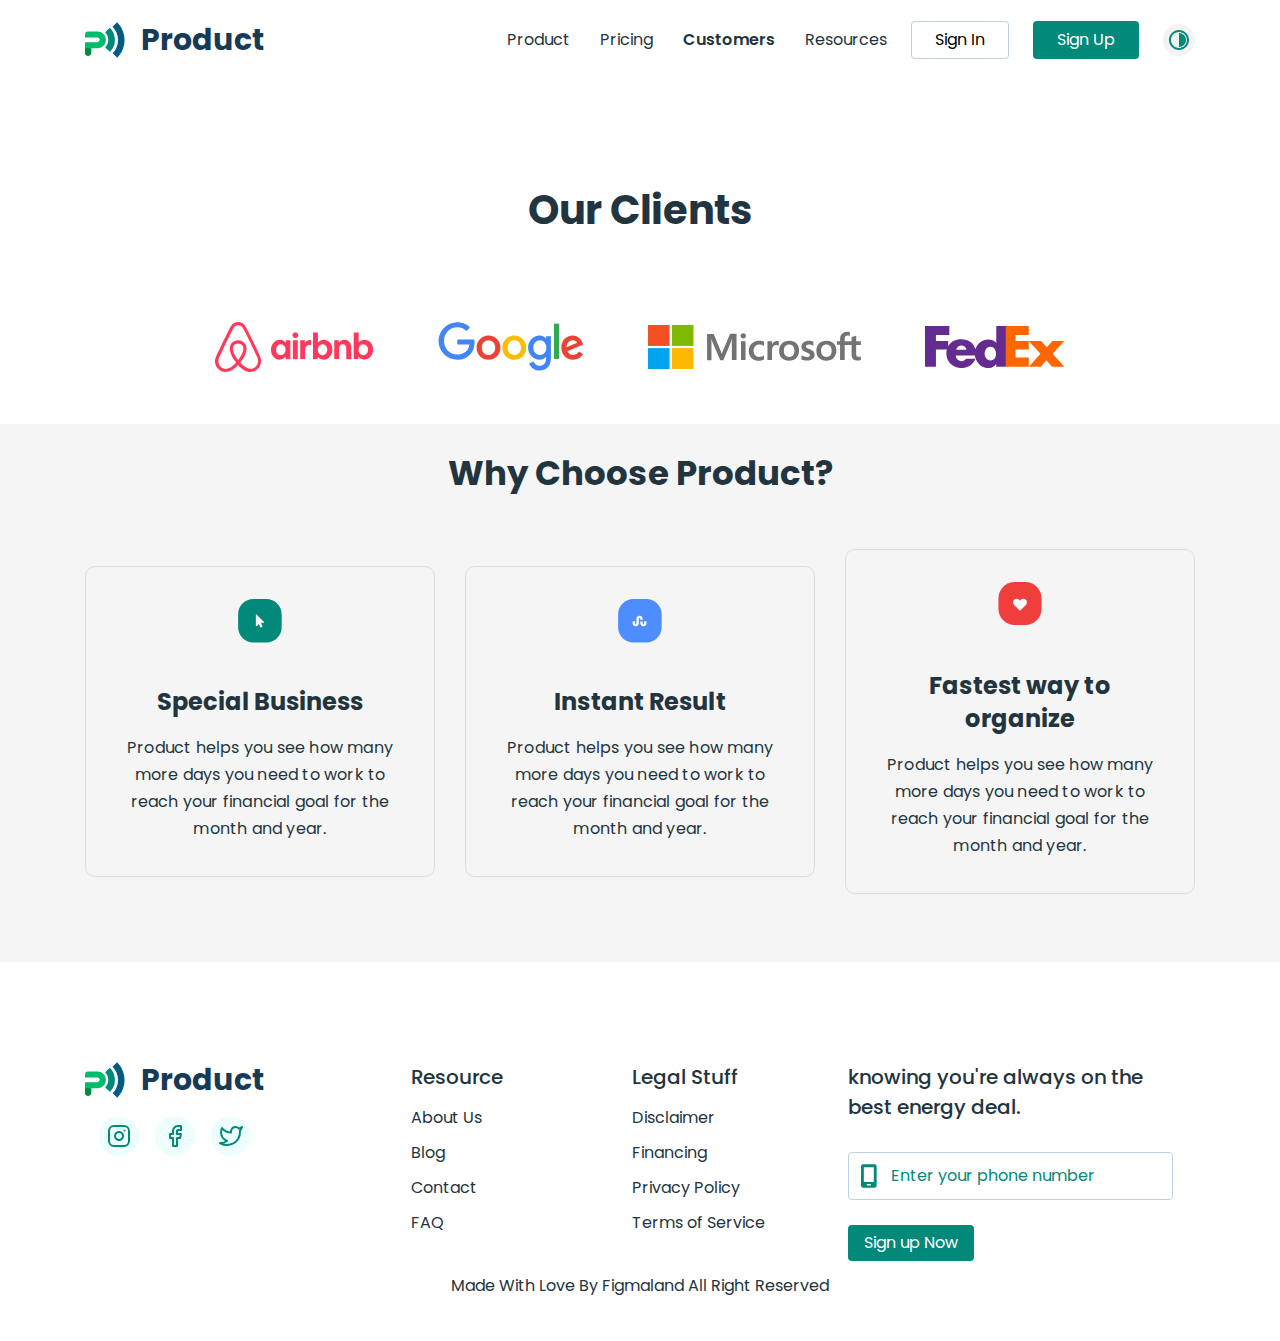
==== customer.html @ 92f695cf "adds new page and adds sections client and why-choose" ====
<!DOCTYPE html>
<html lang="en">

<head>
    <meta charset="UTF-8">
    <meta http-equiv="X-UA-Compatible" content="IE=edge">
    <meta name="viewport" content="width=device-width, initial-scale=1.0">
    <title>Document</title>
    <link rel="preconnect" href="https://fonts.googleapis.com">
    <link rel="preconnect" href="https://fonts.gstatic.com" crossorigin>
    <link href="https://fonts.googleapis.com/css2?family=Poppins:wght@400;600;700&family=Raleway:wght@800&display=swap"
        rel="stylesheet">
    <link rel="stylesheet" href="./css/main.min.css">
</head>

<body>
    <header class="header">
        <div class="header-wrapp container">
            <a class="logo-link link" href="./index.html">
                <svg class="logo-icon" width="40" height="36">
                    <use href="./images/sprite.svg#icon-logo"></use>
                </svg>
                <p class="logo__text">Product</p>
            </a>
            <button class="js-open-menu" type="button">
                <svg class="menu-open-btn-icon" width="28" height="31">
                    <use href="./images/sprite.svg#icon-menu"></use>
                </svg>
            </button>
            <div class="mobile-menu js-menu-container">
                <button class="close-btn js-close-menu" type="button">
                    <svg class="icon-close-btn" width="28" height="28">
                        <use href="./images/sprite.svg#icon-close-btn"></use>
                    </svg>
                </button>
                <nav class="mobile-navigation">
                    <ul class="mobile-list list">
                        <li class="mobile-menu__item"><a class="item__link active link" href="">Product</a></li>
                        <li class="mobile-menu__item"><a class="item__link link" href="">Pricing</a></li>
                        <li class="mobile-menu__item"><a class="item__link link" href="">Customers</a></li>
                        <li class="mobile-menu__item"><a class="item__link link" href="">Resources</a></li>
                    </ul>
                </nav>
                <ul class="mobile-list-button list">
                    <li class="list-button__item">
                        <button class="item__btn secondary-btn btn" type="button">Sign In</button>
                    </li>
                    <li class="list-button__item">
                        <button class="item__btn general-btn btn" type="button">Sign Up</button>
                    </li>
                    <li class="list-button__item">
                        <button class="them-btn btn" type="button">
                            <svg class="them-btn__change" width="32" height="32">
                                <use href="./images/sprite.svg#icon-thems-light"></use>
                            </svg>
                        </button>
                    </li>
                </ul>
                <ul class="social">
                    <li class="social-item">
                        <a class="social-link link" href="">
                            <svg class="social-icon" width="24px" height="24">
                                <use href="./images/sprite.svg#icon-instagram"></use>
                            </svg>
                        </a>
                    </li>
                    <li class="social-item">
                        <a class="social-link link" href="">
                            <svg class="social-icon" width="24px" height="24">
                                <use href="./images/sprite.svg#icon-facebook"></use>
                            </svg>
                        </a>
                    </li>
                    <li class="social-item">
                        <a class="social-link link" href="">
                            <svg class="social-icon" width="24px" height="24">
                                <use href="./images/sprite.svg#icon-twitter"></use>
                            </svg>
                        </a>
                    </li>
                </ul>
            </div>
            <nav class="navigation">
                <ul class="navigation__menu list">
                    <li class="menu__item"><a class="item__link link" href="./index.html">Product</a></li>
                    <li class="menu__item"><a class="item__link link" href="">Pricing</a></li>
                    <li class="menu__item"><a class="item__link active link" href="">Customers</a></li>
                    <li class="menu__item"><a class="item__link link" href="">Resources</a></li>
                </ul>
            </nav>
            <ul class="header__list-button list">
                <li class="list-button__item">
                    <button class="item__btn secondary-btn btn" type="button">Sign In</button>
                </li>
                <li class="list-button__item">
                    <button class="item__btn general-btn btn" type="button">Sign Up</button>
                </li>
                <li class="list-button__item">
                    <button class="them-btn btn" type="button">
                        <svg class="them-btn__change" width="24" height="24">
                            <use href="./images/sprite.svg#icon-thems-light"></use>
                        </svg>
                    </button>
                </li>
            </ul>
        </div>
    </header>
    <main>
        <section class="client">
            <div class="container">
                <h2 class="client__title">Our Clients</h2>
                <ul class="client__list list">
                    <li class="client__item">
                        <a href="" class="client__link link">
                            <svg class="client__icon" width="159" height="50">
                                <use href="./images/sprite.svg#icon-airbnb-logo"></use>
                            </svg>
                        </a>
                    </li>
                    <li class="client__item">
                        <a href="" class="client__link link">
                            <svg class="client__icon" width="146" height="50">
                                <use href="./images/sprite.svg#icon-google-logo"></use>
                            </svg>
                        </a>
                    </li>
                    <li class="client__item">
                        <a href="" class="client__link link">
                            <svg class="client__icon" width="213" height="44">
                                <use href="./images/sprite.svg#icon-microsoft-logo"></use>
                            </svg>
                        </a>
                    </li>
                    <li class="client__item">
                        <a href="" class="client__link link">
                            <svg class="client__icon" width="140" height="42">
                                <use href="./images/sprite.svg#icon-fedEx-logo"></use>
                            </svg>
                        </a>
                    </li>
                </ul>
            </div>
        </section>
        <section class="why-choose">
            <div class="container">
                <h1 class="why-choose-title">Why Choose Product?</h1>
                <ul class="why-choose__list list">
                    <li class="why-choose__item">
                        <svg class="why-choose__icon" width="50" height="50">
                            <use href="./images/sprite.svg#icon-first-click"></use>
                        </svg>
                        <h3 class="why-chose__item-title">Special Business</h3>
                        <p class="why-choose__item-text">Product helps you see how many more days you need to work to reach your financial goal for the month and year.</p>
                    </li>
                    <li class="why-choose__item">
                        <svg class="why-choose__icon" width="50" height="50">
                            <use href="./images/sprite.svg#icon-design"></use>
                        </svg>
                        <h3 class="why-chose__item-title">Instant Result</h3>
                        <p class="why-choose__item-text">Product helps you see how many more days you need to work to reach your financial goal for the month and year.</p>
                    </li>
                    <li class="why-choose__item">
                        <svg class="why-choose__icon" width="50" height="50">
                            <use href="./images/sprite.svg#icon-organize"></use>
                        </svg>
                        <h3 class="why-chose__item-title">Fastest way to organize</h3>
                        <p class="why-choose__item-text">Product helps you see how many more days you need to work to reach your financial goal for the month and year.</p>
                    </li>
                </ul>
            </div>
        </section>
    </main>
    <footer class="footer">
        <div class="footer-wrapp container">
            <div class="footer__interactive-box">
                <div class="footer__logo-box">
                    <a class="logo-link link" href="./index.html">
                        <svg class="logo-icon" width="40" height="36">
                            <use href="./images/sprite.svg#icon-logo"></use>
                        </svg>
                        <p class="logo__text">Product</p>
                    </a>
                    <ul class="social">
                        <li class="social-item">
                            <a class="social-link link" href="">
                                <svg class="social-icon" width="24px" height="24">
                                    <use href="./images/sprite.svg#icon-instagram"></use>
                                </svg>
                            </a>
                        </li>
                        <li class="social-item">
                            <a class="social-link link" href="">
                                <svg class="social-icon" width="24px" height="24">
                                    <use href="./images/sprite.svg#icon-facebook"></use>
                                </svg>
                            </a>
                        </li>
                        <li class="social-item">
                            <a class="social-link link" href="">
                                <svg class="social-icon" width="24px" height="24">
                                    <use href="./images/sprite.svg#icon-twitter"></use>
                                </svg>
                            </a>
                        </li>
                    </ul>
                </div>
                <div class="footer__resource-box">
                    <h3 class="resource-title">Resource</h3>
                    <ul class="footer__resource">
                        <li class="resource__item"><a class="resource__link link" href="">About Us</a></li>
                        <li class="resource__item"><a class="resource__link link" href="">Blog</a></li>
                        <li class="resource__item"><a class="resource__link link" href="">Contact</a></li>
                        <li class="resource__item"><a class="resource__link link" href="">FAQ</a></li>
                    </ul>
                </div>
                <div class="footer__legal-stuff-box">
                    <h3 class="legal-stuff__title">Legal Stuff</h3>
                    <ul class="legal-stuff">
                        <li class="legal-stuff__item"><a class="legal-stuff__link link" href="">Disclaimer</a></li>
                        <li class="legal-stuff__item"><a class="legal-stuff__link link" href="">Financing</a></li>
                        <li class="legal-stuff__item"><a class="legal-stuff__link link" href="">Privacy Policy</a></li>
                        <li class="legal-stuff__item"><a class="legal-stuff__link link" href="">Terms of Service</a>
                        </li>
                    </ul>
                </div>
                <div class="footer__form-box">
                    <b class="form__title">knowing you're always on the best energy deal.</b>
                    <form>
                        <div class="input-box">
                            <input class="input-phone" type="tel" placeholder="Enter your phone number">
                            <svg class="input-phone__icon" width="18" height="28">
                                <use href="./images/sprite.svg#icon-mobile-screen"></use>
                            </svg>
                        </div>
                        <button class="footer-form__btn general-btn btn" type="button">Sign up Now</button>
                    </form>
                </div>
            </div>
            <p class="footer__bottom-text">Made With Love By Figmaland All Right Reserved</p>
        </div>
    </footer>
    <script src="./js/mobile-menu.js"></script>
</body>

</html>
---- css/main.min.css ----
:root{--color-def: #ffffff;--color-logo-text: #173A56;--color-text: #22343D;--color-hover-link: #02897A;--color-burger-menu: #173A56;--background-default-btn: #02897A;--background-fon: #f3f3f3;--background-fon-secondary: #EDFFFC;--transition: 250ms cubic-bezier(0.4, 0, 0.2, 1)}/*! modern-normalize v1.1.0 | MIT License | https://github.com/sindresorhus/modern-normalize */*,::before,::after{box-sizing:border-box}html{font-family:system-ui,"Segoe UI",Roboto,Helvetica,Arial,sans-serif,"Apple Color Emoji","Segoe UI Emoji";line-height:1.15;-webkit-text-size-adjust:100%;-moz-tab-size:4;tab-size:4}body{margin:0}hr{height:0;color:inherit}abbr[title]{text-decoration:underline dotted}b,strong{font-weight:bolder}code,kbd,samp,pre{font-family:ui-monospace,SFMono-Regular,Consolas,"Liberation Mono",Menlo,monospace;font-size:1em}small{font-size:80%}sub,sup{font-size:75%;line-height:0;position:relative;vertical-align:baseline}sub{bottom:-0.25em}sup{top:-0.5em}table{text-indent:0;border-color:inherit}button,input,optgroup,select,textarea{font-family:inherit;font-size:100%;line-height:1.15;margin:0}button,select{text-transform:none}button,[type=button],[type=reset],[type=submit]{-webkit-appearance:button}::-moz-focus-inner{border-style:none;padding:0}:-moz-focusring{outline:1px dotted ButtonText}:-moz-ui-invalid{box-shadow:none}legend{padding:0}progress{vertical-align:baseline}::-webkit-inner-spin-button,::-webkit-outer-spin-button{height:auto}[type=search]{-webkit-appearance:textfield;outline-offset:-2px}::-webkit-search-decoration{-webkit-appearance:none}::-webkit-file-upload-button{-webkit-appearance:button;font:inherit}summary{display:list-item}body{font-family:"Poppins","Raleway",sans-serif;color:var(--color-text)}ul{list-style:none;margin:0;padding:0}.link{text-decoration:none;display:block}p,h1,h2,h3,h4,h5,h6{margin:0}.btn{display:block;cursor:pointer;border:1px solid rgba(0,0,0,0)}.section{padding-top:100px}.visibility-hidden{position:absolute;margin:-1px;width:1px;height:1px;border:0;padding:0;white-space:nowrap;clip-path:inset(100%);clip:rect(0 0 0 0);overflow:hidden}img{display:block;line-height:0}.container{padding-left:20px;padding-right:20px;margin-left:auto;margin-right:auto}@media screen and (max-width: 767px){.container{max-width:411px}}@media screen and (min-width: 768px){.container{max-width:1150px}}.logo-link{display:flex;align-items:center;padding-top:22px;padding-bottom:22px}.logo-icon{margin-right:16px}.logo__text{font-weight:700;font-size:30px;line-height:.9333333333;color:var(--color-logo-text)}.navigation{margin-right:24px;margin-left:auto}@media screen and (max-width: 767px){.navigation{display:none}}@media screen and (min-width: 768px){.navigation__menu{display:flex;align-items:center;gap:30px}}.item__link{position:relative;overflow:hidden;font-weight:400;font-size:16px;line-height:1.75;color:var(--color-text);padding-top:22px;padding-bottom:22px;transition:color var(--transition)}.item__link.active{font-weight:600}.item__link:hover,.item__link:focus{color:var(--color-hover-link)}.item__link::after{content:"";position:absolute;bottom:0;left:0;display:block;height:4px;background-color:var(--color-hover-link);border-radius:4px;transition:transform var(--transition)}@media screen and (max-width: 767px){.item__link{font-size:26px;letter-spacing:.04px}.item__link::after{transform:translate(-100%);width:45%}.item__link:hover::after,.item__link:focus::after{transform:translate(0)}}@media screen and (min-width: 768px){.item__link::after{transform:scaleX(0);width:100%}.item__link:hover::after,.item__link:focus::after{transform:scale(1)}}.general-btn{border-radius:4px;background-color:var(--background-default-btn);color:var(--color-def)}.general-btn:hover,.general-btn:focus{background-color:var(--color-def);color:var(--color-text)}@media screen and (max-width: 767px){.header__list-button{display:none}}@media screen and (min-width: 768px){.header__list-button{display:flex;align-items:center;gap:12px;flex-wrap:wrap}}@media screen and (min-width: 1200px){.header__list-button{gap:24px}}@media screen and (max-width: 767px){.list-button__item:not(:last-child){margin-bottom:12px}}.item__btn{padding:9px 23px;transition:border-color var(--transition),background-color var(--transition),color var(--transition)}.item__btn.secondary-btn{background-color:rgba(0,0,0,0);border-color:#bcd0e5;border-radius:4px}.item__btn.secondary-btn:hover,.item__btn.secondary-btn:focus{background-color:var(--background-default-btn);color:var(--color-def)}.item__btn:hover,.item__btn:focus{border-color:var(--background-default-btn)}.them-btn{display:flex;align-items:center;border:none;background:var(--background-fon);padding:4px;border-radius:100px}.social{display:flex;align-items:center;justify-content:center;gap:40px}.social-link{display:flex;align-items:center;padding:8px;background-color:var(--background-fon-secondary);border-radius:100px}.social-icon{fill:rgba(0,0,0,0);stroke:var(--color-hover-link);transition:fill var(--transition),stroke var(--transition)}.header .social-icon{width:40px;height:40px}@media screen and (max-width: 767px){.header{box-shadow:0px -2px 8px rgba(0,0,0,.25)}}.header-wrapp{display:flex;align-items:center}@media screen and (max-width: 767px){.header-wrapp{justify-content:space-between}}.menu-open-btn-icon{stroke:var(--color-burger-menu)}.js-open-menu{background:rgba(0,0,0,0);border:none;padding:0;line-height:0}@media screen and (min-width: 768px){.js-open-menu{display:none}}.mobile-menu{display:none}@media screen and (max-width: 767px){.mobile-menu.is-open{display:flex;flex-direction:column;justify-content:space-between;padding-top:70px;padding-left:40px;padding-bottom:40px;position:fixed;top:0;left:0;background-color:var(--color-def);width:100%;height:100%;z-index:999}}@media screen and (min-width: 768px){.mobile-menu{display:none}}@media screen and (max-width: 767px){.close-btn.js-close-menu{display:flex;justify-content:center;align-items:center;position:absolute;top:24px;right:24px;width:31px;height:31px;background:var(--background-fon);border-radius:50%;border:1px solid rgba(0,0,0,.1);transition:background var(--transition)}.close-btn.js-close-menu:hover,.close-btn.js-close-menu:focus{background-color:var(--background-default-btn);border:none}}.hero{margin-left:auto;margin-right:auto;background-repeat:no-repeat}@media screen and (max-width: 767px){.hero{background-position:top 29px center;background-size:338px 310px;max-width:410px;padding-top:350px;padding-bottom:16px;text-align:center}}@media screen and (min-width: 768px){.hero{background-position:top 25px right 13px;background-size:610px 555px;max-width:1400px;padding-top:137px;padding-bottom:112px}}@media screen and (max-width: 767px){.hero{background-image:url(../../images/product-page/hero/mobile/mobile-bg-hero.png)}}@media screen and (max-width: 767px)and (min-device-pixel-ratio: 2),screen and (max-width: 767px)and (min-resolution: 192dpi),screen and (max-width: 767px)and (min-resolution: 2dppx){.hero{background-image:url(../../images/product-page/hero/mobile/mobile-bg-hero@2x.png)}}@media screen and (min-width: 768px){.hero{background-image:url(../../images/product-page/hero/hero-img.png)}}@media screen and (min-width: 768px)and (min-device-pixel-ratio: 2),screen and (min-width: 768px)and (min-resolution: 192dpi),screen and (min-width: 768px)and (min-resolution: 2dppx){.hero{background-image:url(../../images/product-page/hero/hero-img@2x.png)}}@media screen and (max-width: 767px){.hero-title{font-weight:700;font-size:36px;line-height:1.6666666667;margin-bottom:16px}}@media screen and (min-width: 768px){.hero-title{font-weight:700;font-size:40px;line-height:1.5;margin-bottom:18px;max-width:400px}}.hero-text{font-weight:400;font-size:18px;line-height:1.5555555556}@media screen and (max-width: 767px){.hero-text{margin-bottom:32px;max-width:328px}}@media screen and (min-width: 768px){.hero-text{margin-bottom:45px;max-width:465px}}.hero-btn-tumb{display:flex;align-items:center}.hero-btn{padding-top:15px;padding-bottom:15px;transition:color var(--transition),background var(--transition) border var(--transition);font-weight:700;font-size:16px;line-height:1.5}@media screen and (max-width: 767px){.hero-btn{margin-right:28px;padding-right:25px;padding-left:25px;justify-content:center}}@media screen and (min-width: 768px){.hero-btn{margin-right:30px;padding-right:42px;padding-left:42px}}.hero-btn:hover,.hero-btn:focus{border-color:#bcd0e5}.custom-btn{display:flex;align-items:center;font-weight:600;font-size:16px;line-height:1.5;color:var(--color-hover-link)}.custom-btn .hero-btn-icon{fill:currentColor;margin-right:8px}.for-you{background:linear-gradient(360deg, #EDEDED 0.35%, rgba(255, 255, 255, 0.0001) 99.63%);background-origin:border-box}@media screen and (max-width: 767px){.for-you{border-radius:0% 0% 100% 100%/0% 0% 10% 10%}}@media screen and (min-width: 768px){.for-you{border-radius:0% 0% 100% 100%/0% 0% 20% 20%}}.for-you-wrapp{padding-bottom:38px}@media screen and (max-width: 767px){.for-you-wrapp{text-align:center}}.for-you-title{font-weight:700;font-size:32px;line-height:1.5;margin-bottom:50px}@media screen and (min-width: 768px){.for-you-title{max-width:500px;text-align:center;margin-left:auto;margin-right:auto}}@media screen and (max-width: 767px){.for-you-list{margin-bottom:30px}}@media screen and (min-width: 768px){.for-you-list{display:flex;align-items:center;gap:30px;margin-bottom:50px}}@media screen and (max-width: 767px){.for-you-item:not(:last-child){margin-bottom:32px}}@media screen and (min-width: 768px){.for-you-item{width:calc((100% - 90px)/4)}}@media screen and (max-width: 767px){.for-you-icon{width:50px;height:50px;margin-bottom:24px}}@media screen and (min-width: 768px){.for-you-icon{margin-bottom:18px}}.for-you-item-title{font-weight:600;font-size:22px;line-height:1.5}@media screen and (max-width: 767px){.for-you-item-title{margin-bottom:8px}}@media screen and (min-width: 768px){.for-you-item-title{margin-bottom:13px}}.for-you-item-text{font-weight:400;font-size:16px;line-height:1.625}@media screen and (max-width: 767px){.for-you-item-text{max-width:240px;margin-left:auto;margin-right:auto}}.for-you-btn{font-weight:700;font-size:16px;line-height:1.5;padding:15px 33px;margin-left:auto;margin-right:auto;transition:border var(--transition),background var(--transition),color var(--transition)}.for-you-btn:hover,.for-you-btn:focus{border-color:#bcd0e5}@media screen and (max-width: 767px){.services{margin-bottom:40px}}@media screen and (min-width: 768px){.services{margin-bottom:50px}}@media screen and (min-width: 768px){.services-item{display:flex;align-items:center;gap:84px}}.services-item:not(:last-child){margin-bottom:100px}@media screen and (max-width: 767px){.services-item-wrapp{margin-top:50px}}@media screen and (min-width: 768px){.services-item-wrapp{max-width:486px}.services-item:nth-child(odd) .services-item-wrapp{order:-1}}.item-top-text{font-weight:600;font-size:16px;line-height:1.5;margin-top:8px}.services-item-title{font-weight:700;font-size:32px;line-height:1.5;margin-bottom:25px}.services-item-text{font-weight:400;font-size:16px;line-height:1.625;margin-bottom:30px}.nested-list-item:not(:last-child){margin-bottom:25px}.nested-list-item.tick{display:flex;align-items:center}.item-tick-icon{width:35px;height:35px;display:flex;align-items:center;justify-content:center;border-radius:14px;margin-right:30px;fill:var(--color-def)}.nested-list-item:nth-child(1) .item-tick-icon{background:#f90}.nested-list-item:nth-child(2) .item-tick-icon{background:#f03e3d}.nested-list-item:nth-child(3) .item-tick-icon{background:#4d8dff}.nested-list-title{font-weight:600;font-size:16px;line-height:1.625;margin-bottom:12px}.nested-list-text{font-weight:400;font-size:16px;line-height:1.625}@media screen and (max-width: 767px){.nested-list-text.tick{max-width:288px}}@media screen and (min-width: 768px){.nested-list-text.tick{max-width:386px}}.process{background:linear-gradient(180deg, #ededed 0.35%, rgba(255, 255, 255, 0.0001) 99.63%);background-origin:border-box}@media screen and (max-width: 767px){.process{border-radius:100% 100% 0% 0%/10% 10% 0% 0%}}@media screen and (min-width: 768px){.process{border-radius:100% 100% 0% 0%/20% 20% 0% 0%}}.process-wrapp{padding-top:50px}.process-title{font-weight:700;font-size:32px;line-height:1.5;text-align:center}@media screen and (max-width: 767px){.process-title{margin-bottom:8px}}@media screen and (min-width: 768px){.process-title{margin-bottom:25px}}.process-text{font-weight:500;font-size:16px;line-height:1.625;text-align:center;margin-right:auto;margin-left:auto;margin-bottom:40px}@media screen and (max-width: 767px){.process-text{max-width:338px}}@media screen and (min-width: 768px){.process-text{max-width:542px}}@media screen and (max-width: 767px){.process-list{margin-bottom:32px}}@media screen and (min-width: 768px){.process-list{display:flex;align-items:center;justify-content:center;flex-wrap:wrap;gap:25px 100px;margin-bottom:50px}}.process-list-item{display:flex;align-items:center;justify-content:space-between}.process-list-item:nth-child(even) img{order:1}@media screen and (max-width: 767px){.process-list-item{gap:14px}.process-list-item:not(:last-child){margin-bottom:32px}.process-list-item img{width:90px;height:90px}}@media screen and (min-width: 768px){.process-list-item{gap:10px;width:calc((100% - 100px)/2);max-width:408px;height:98px}.process-list-item img{width:98px;height:98px}.process-list-item:last-child,.process-list-item:first-child{order:-1}}.process-item-text{font-weight:500;font-size:16px;line-height:1.625;text-align:center;border-radius:26.5px}@media screen and (max-width: 767px){.process-item-text{padding:12px 20px;box-shadow:0px 2px 15px rgba(23,58,86,.1)}}@media screen and (min-width: 768px){.process-item-text{max-width:300px;padding:14px 22px;box-shadow:2px 2px 10px rgba(23,58,86,.15)}}.process-btn{padding:15px 30px;margin-left:auto;margin-right:auto;transition:color var(--transition),background var(--transition),border var(--transition)}.process-btn:hover,.process-btn:focus{border-color:#bcd0e5}.strategies__title{font-weight:700;font-size:34px;line-height:1.5}.strategies__text{font-weight:500;font-size:16px;line-height:1.625;margin-bottom:40px}.card__link{color:currentColor;transition:color var(--transition)}.card__img{border-radius:8px 8px 0 0}.card__text-wrapp{padding-top:24px;padding-bottom:40px}.card__link:hover .card__title{color:var(--color-hover-link)}.card__text{font-weight:400;font-size:16px;line-height:1.75;margin-bottom:12px}.card__title{font-weight:700;font-size:24px;line-height:1.6666666667}@media screen and (max-width: 767px){.strategies__title{text-align:center;margin-bottom:10px}.strategies__text{text-align:center;max-width:338px}.card__text-wrapp{padding-right:54px}.strategies__card{margin-bottom:16px}.strategies__next-link{display:none}}@media screen and (min-width: 768px){.strategies{margin-bottom:10px}.strategies__text{max-width:460px;margin-top:8px}.strategies__cards{display:flex;align-items:center;gap:30px;margin-bottom:45px}.strategies__card{border:1px solid #dedede;border-radius:8px}.card__text-wrapp{padding-left:24px;padding-right:24px}.strategies__next-link{display:flex;align-items:center;justify-content:center;gap:10px}.next-link__click{width:16px;height:16px;border-radius:50%;cursor:pointer}.next-link__click:not(:nth-child(2)){background-color:#efefef}.next-link__click:nth-child(2){background-color:var(--background-default-btn)}}.price-wrapp{text-align:center}.price__title{font-weight:700;font-size:34px;line-height:1.5}.price__text{font-weight:500;font-size:16px;line-height:1.5}.price-name{font-weight:700;font-size:24px;line-height:1.6666666667;margin-bottom:8px}.price-description{font-weight:400;font-size:16px;line-height:2.5;margin-bottom:16px}.price__card{box-shadow:0px 2px 8px rgba(0,0,0,.25);border-radius:8px;padding-bottom:32px}.price__card:nth-child(2){background-color:var(--background-default-btn);color:var(--color-def)}.price-figure-wrapp{display:flex;align-items:center;justify-content:center;margin-bottom:16px}.price__card:not(:nth-child(2)) .price-figure-wrapp{color:var(--color-hover-link)}.price__figure{font-weight:700;font-size:76px;line-height:1.3157894737;text-align:center;letter-spacing:.2px;margin-right:7px}.currency{text-align:left;font-size:24px;line-height:30px;letter-spacing:.1px;margin-bottom:7px}.sub-text{font-weight:400;font-size:16px;line-height:1.1875;letter-spacing:.1px;color:#afafaf}.description-sub-text{font-weight:500;font-size:16px;line-height:1.375;letter-spacing:.2px}.sub-text-item:not(:last-child){margin-bottom:16px}.price-btn{margin-left:auto;margin-right:auto;padding:11px 18px;border-radius:8px;transition:color var(--transition),background var(--transition),border var(--transition)}.price-btn:not(:nth-child(2)):is(:hover,:focus){border-color:#bcd0e5}.price-btn.secondary-btn{border-radius:4px;background:var(--color-def);color:var(--color-hover-link)}.price-btn.secondary-btn:is(:hover,:focus){background:var(--background-default-btn);border-color:#bcd0e5;color:var(--color-def)}@media screen and (max-width: 767px){.price__title{margin-bottom:8px}.price__text{margin-bottom:74px}.price__card{padding-top:24px}.price__card:not(:last-child){margin-bottom:32px}.description-sub-text{margin-bottom:38px}}@media screen and (min-width: 768px){.price__title{margin-bottom:10px}.price__text{margin-bottom:40px}.price__menu{display:flex;align-items:center;gap:72px}.price__card{padding-top:32px;width:calc((100% - 144px)/3)}.description-sub-text{margin-bottom:30px}}.clients-say__tittle{font-weight:700;font-size:32px;line-height:1.78125;letter-spacing:.2px;text-align:center}.clients-say__text{font-weight:500;font-size:16px;line-height:1.75;margin-left:auto;margin-right:auto;text-align:center;letter-spacing:.2px}.comment__item{border:1px solid #dedede;border-radius:5px;padding:28px 26px}.comment__stars-icon{margin-bottom:16px}.comment__text{font-weight:400;font-size:16px;line-height:1.75;margin-bottom:16px;letter-spacing:.2px}.comment__user-date{display:flex;align-items:center;gap:14px}.comment__user-name{font-weight:600;font-size:16px;line-height:1.5;letter-spacing:.2px;color:var(--color-hover-link)}.comment__user-role{font-weight:500;font-size:14px;line-height:1.7142857143;letter-spacing:.2px}@media screen and (max-width: 767px){.clients-say__tittle{margin-bottom:8px}.clients-say__text{margin-bottom:32px;max-width:323px}.comment__item:not(:last-child){margin-bottom:32px}}@media screen and (min-width: 768px){.clients-say__tittle{margin-bottom:10px}.clients-say__text{margin-bottom:38px;max-width:537px}.clients-say__comment{display:flex;align-items:center;gap:64px}}.join-wrapp{background:var(--background-default-btn);border-radius:32px}.join-title{display:block;font-weight:600;font-size:32px;line-height:1.5;color:var(--color-def)}.join-btn{font-weight:600;font-size:20px;line-height:1.5;color:var(--color-hover-link);padding:10px 34px;border-radius:8px;transition:color var(--transition),background var(--transition),border-color var(--transition)}.join-btn:is(:hover,:focus){background:var(--background-default-btn);border-color:#bcd0e5;color:var(--color-def)}@media screen and (max-width: 767px){.join-content-box{padding:17px 21px 32px;text-align:center}.join-btn{margin-left:auto;margin-right:auto;margin-top:50px}}@media screen and (min-width: 768px){.join-wrapp{display:flex;align-items:center;max-width:968px}.join-wrapp picture{flex-grow:1}.join-content-box{padding-top:49px;padding-bottom:56px;padding-left:51px}.join-title{max-width:510px;margin-bottom:46px}}.footer{padding-top:100px}.resource-title,.legal-stuff__title{font-weight:500;font-size:20px;line-height:1.5;margin-bottom:8px}.resource__link,.legal-stuff__link{font-weight:400;font-size:16px;line-height:2.1875;color:currentColor;transition:color var(--transition)}.resource__link:is(:hover,:focus),.legal-stuff__link:is(:hover,:focus){color:var(--color-hover-link)}.form__title{display:block;font-weight:500;font-size:20px;line-height:1.5}.input-box{position:relative}.input-phone{display:block;width:100%;height:48px;padding-top:10px;padding-bottom:10px;padding-left:42px;border:1px solid #bcd0e5;border-radius:4px;outline:rgba(0,0,0,0);transition:border-color var(--transition)}.input-phone::placeholder{font-weight:400;font-size:16px;line-height:1.75;color:var(--color-hover-link)}.input-phone:focus{border-color:var(--background-default-btn)}.input-phone__icon{position:absolute;top:50%;left:12px;fill:var(--color-hover-link);transform:translateY(-50%)}.footer-form__btn{padding:8px 15px;transition:background var(--transition),color var(--transition),border var(--transition)}.footer-form__btn:is(:hover,:focus){color:var(--color-hover-link);border-color:#bcd0e5}.footer__bottom-text{font-weight:400;font-size:16px;line-height:1.875;text-align:center}@media screen and (max-width: 767px){.footer{padding-bottom:45px}.footer__interactive-box{margin-bottom:44px;text-align:center}.footer__logo-box{margin-bottom:32px}.footer__logo-box .logo-link{justify-content:center;margin-bottom:24px;padding:0}.footer__logo-box .social{gap:16px}.footer__resource-box,.footer__legal-stuff-box{margin-bottom:32px}.form__title{text-align:center;margin-bottom:34px}.input-phone{margin-bottom:21px}.footer-form__btn{margin-left:auto;margin-right:auto}}@media screen and (min-width: 768px){.footer{padding-bottom:40px}.footer__interactive-box{display:flex;margin-bottom:10px}.footer__logo-box{margin-right:146px}.footer__logo-box .logo-link{margin-bottom:18px;padding:0}.footer__logo-box .social{gap:16px}.footer__resource-box{margin-right:129px}.footer__legal-stuff-box{margin-right:83px}.footer__form-box{max-width:325px}.form__title{margin-bottom:30px}.input-phone{margin-bottom:25px}}.client__title{font-weight:700;font-size:40px;line-height:1.5;text-align:center}.client__list{display:flex;align-items:center;justify-content:center}.client__link{padding-top:16px;padding-bottom:16px}@media screen and (max-width: 767px){.client{padding-top:50px;padding-bottom:60px}.client__title{margin-bottom:38px}.client__list{flex-wrap:wrap}.client__item:nth-child(1){margin-right:50px;margin-bottom:28px}.client__item:nth-child(2){margin-bottom:20px}.client__item:nth-child(3){margin-right:45px}.client__item:nth-child(3) .client__icon{width:164px;height:34px}}@media screen and (min-width: 768px){.client{padding-top:100px;padding-bottom:16px}.client__title{margin-bottom:50px}.client__list{gap:64px;padding-top:16px;padding-bottom:16px}}.why-choose{text-align:center;padding-top:24px;background:#f5f5f5}.why-choose-title{font-weight:700;font-size:34px;line-height:1.5;margin-bottom:50px}.why-choose__item{border:1px solid #dedede;border-radius:10px;padding:32px 28px 34px}.why-choose__icon{margin-bottom:32px}.why-chose__item-title{font-weight:700;font-size:24px;line-height:1.375;letter-spacing:.1px;margin-bottom:16px}.why-choose__item-text{font-weight:400;font-size:16px;line-height:1.6875;letter-spacing:.2px}@media screen and (max-width: 767px){.why-choose{padding-bottom:61px}.why-choose__item:not(:last-child){margin-bottom:32px}}@media screen and (min-width: 768px){.why-choose{padding-bottom:68px}.why-choose__list{display:flex;align-items:center;gap:30px}.why-choose__item{width:calc((100% - 60px)/3)}}/*# sourceMappingURL=main.min.css.map */
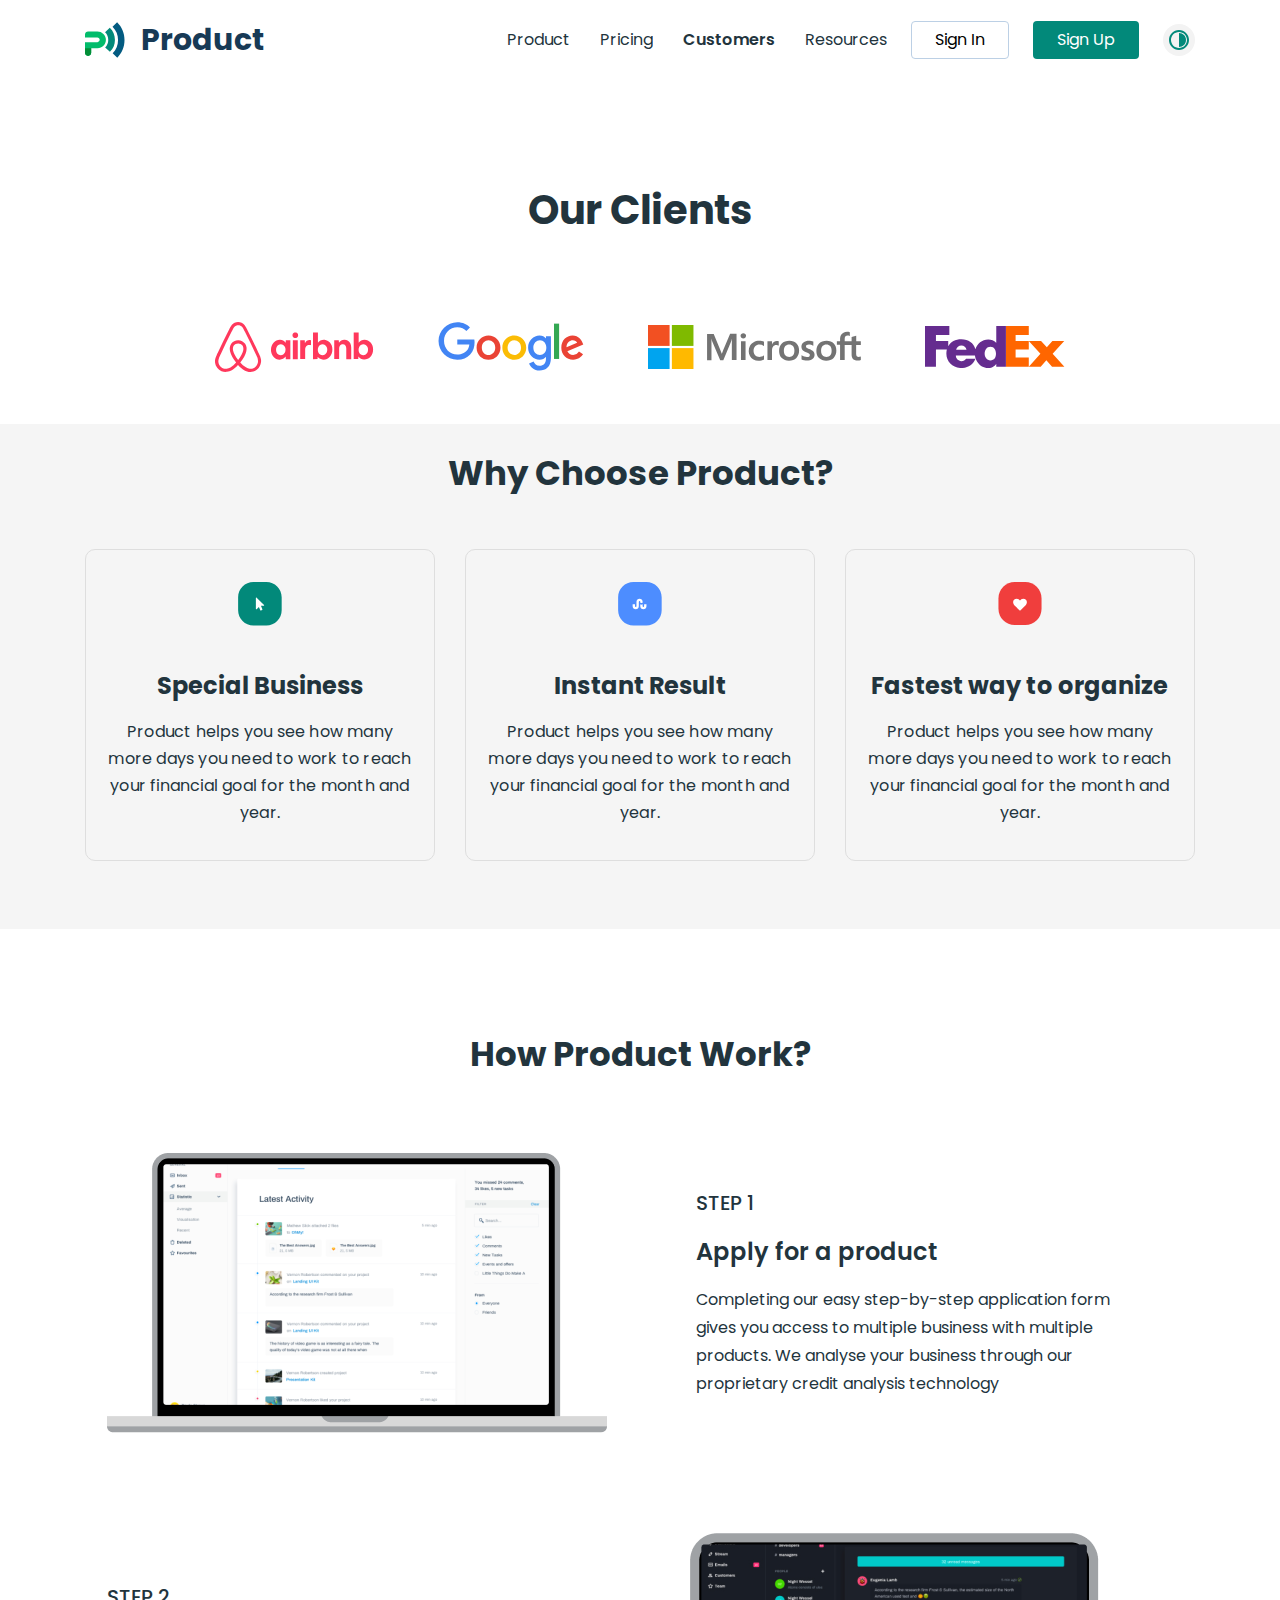
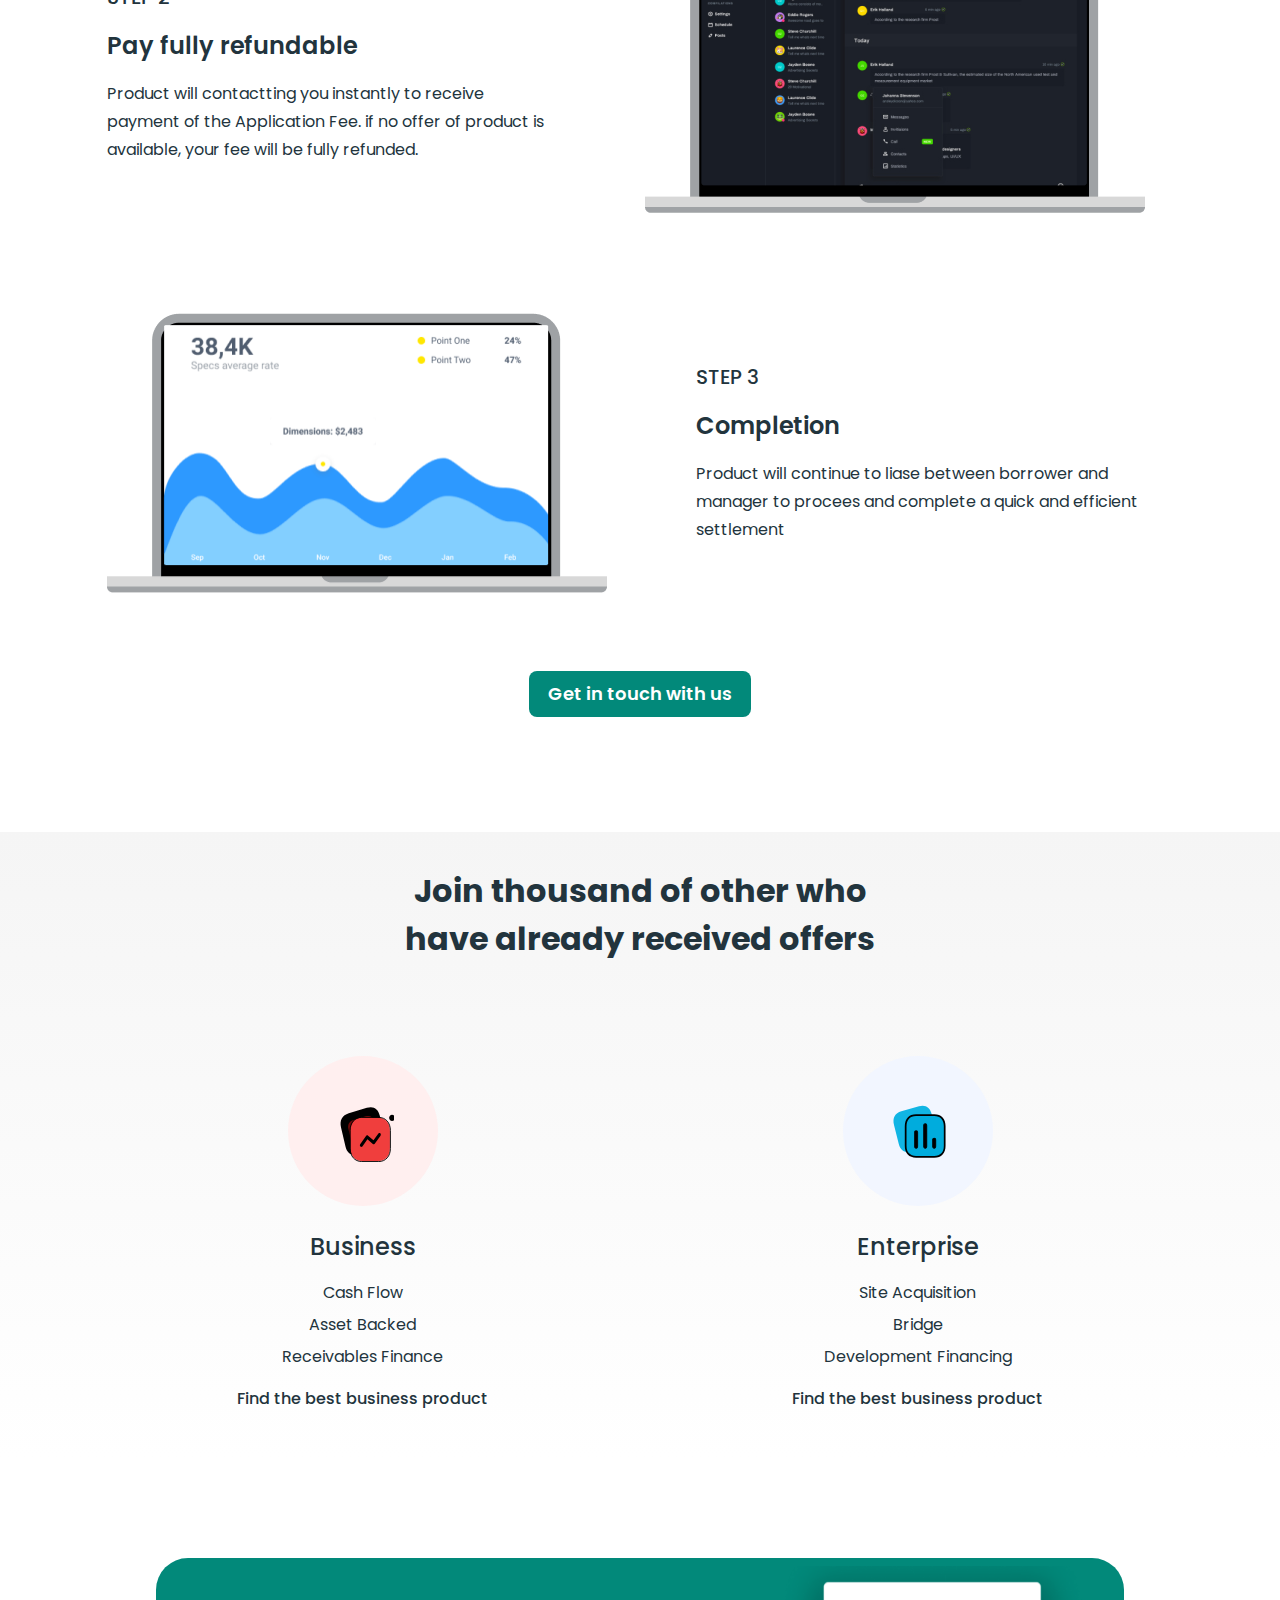
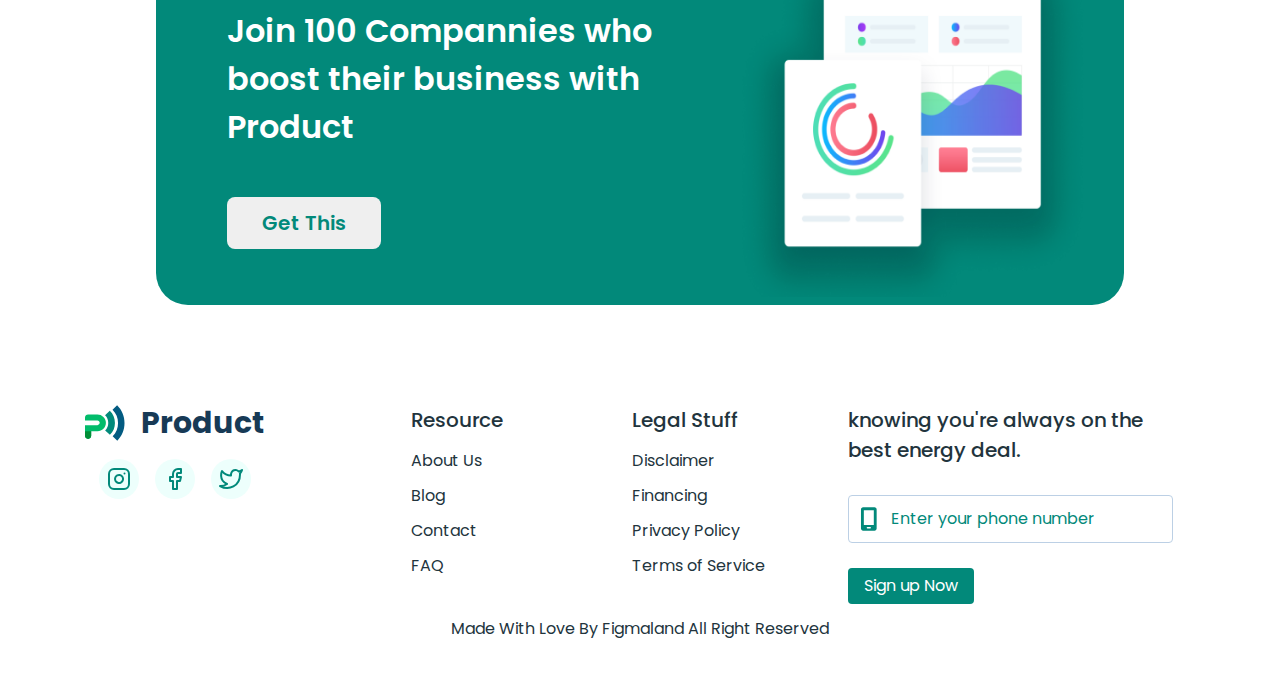
==== commit cf6ad0b0: "adds section: product, join-offers and  join" ====
--- a/customer.html
+++ b/customer.html
@@ -35,9 +35,10 @@
                 </button>
                 <nav class="mobile-navigation">
                     <ul class="mobile-list list">
-                        <li class="mobile-menu__item"><a class="item__link active link" href="">Product</a></li>
+                        <li class="mobile-menu__item"><a class="item__link link" href="./index.html">Product</a></li>
                         <li class="mobile-menu__item"><a class="item__link link" href="">Pricing</a></li>
-                        <li class="mobile-menu__item"><a class="item__link link" href="">Customers</a></li>
+                        <li class="mobile-menu__item"><a class="item__link active link"
+                                href="./customer.html">Customers</a></li>
                         <li class="mobile-menu__item"><a class="item__link link" href="">Resources</a></li>
                     </ul>
                 </nav>
@@ -84,7 +85,7 @@
                 <ul class="navigation__menu list">
                     <li class="menu__item"><a class="item__link link" href="./index.html">Product</a></li>
                     <li class="menu__item"><a class="item__link link" href="">Pricing</a></li>
-                    <li class="menu__item"><a class="item__link active link" href="">Customers</a></li>
+                    <li class="menu__item"><a class="item__link active link" href="./customer.html">Customers</a></li>
                     <li class="menu__item"><a class="item__link link" href="">Resources</a></li>
                 </ul>
             </nav>
@@ -107,7 +108,7 @@
     </header>
     <main>
         <section class="client">
-            <div class="container">
+            <div class="client-wrapp container">
                 <h2 class="client__title">Our Clients</h2>
                 <ul class="client__list list">
                     <li class="client__item">
@@ -142,7 +143,7 @@
             </div>
         </section>
         <section class="why-choose">
-            <div class="container">
+            <div class="why-choose-wrapp container">
                 <h1 class="why-choose-title">Why Choose Product?</h1>
                 <ul class="why-choose__list list">
                     <li class="why-choose__item">
@@ -150,23 +151,149 @@
                             <use href="./images/sprite.svg#icon-first-click"></use>
                         </svg>
                         <h3 class="why-chose__item-title">Special Business</h3>
-                        <p class="why-choose__item-text">Product helps you see how many more days you need to work to reach your financial goal for the month and year.</p>
+                        <p class="why-choose__item-text">Product helps you see how many more days you need to work to
+                            reach your financial goal for the month and year.</p>
                     </li>
                     <li class="why-choose__item">
                         <svg class="why-choose__icon" width="50" height="50">
                             <use href="./images/sprite.svg#icon-design"></use>
                         </svg>
                         <h3 class="why-chose__item-title">Instant Result</h3>
-                        <p class="why-choose__item-text">Product helps you see how many more days you need to work to reach your financial goal for the month and year.</p>
+                        <p class="why-choose__item-text">Product helps you see how many more days you need to work to
+                            reach your financial goal for the month and year.</p>
                     </li>
                     <li class="why-choose__item">
                         <svg class="why-choose__icon" width="50" height="50">
                             <use href="./images/sprite.svg#icon-organize"></use>
                         </svg>
                         <h3 class="why-chose__item-title">Fastest way to organize</h3>
-                        <p class="why-choose__item-text">Product helps you see how many more days you need to work to reach your financial goal for the month and year.</p>
-                    </li>
-                </ul>
+                        <p class="why-choose__item-text">Product helps you see how many more days you need to work to
+                            reach your financial goal for the month and year.</p>
+                    </li>
+                </ul>
+            </div>
+        </section>
+        <section class="product section">
+            <div class="product-wrapp container">
+                <h1 class="product_title">How Product Work?</h1>
+                <ul class="product__list list">
+                    <li class="product-list__item">
+                        <picture>
+                            <source media="(max-width: 767px)"
+                                srcset="./images/customer/product/mobile/m-mac1.png 1x, ./images/customer/product/mobile/m-mac1@2x.png 2x"
+                                width="350" height="195">
+                            <source media="(min-width: 768px)"
+                                srcset="./images/customer/product/mac1.png 1x, ./images/customer/product/mac1@2x.png 2x"
+                                width="500" height="280">
+                            <img srcset="./images/customer/product/mac1@2x.png 2x"
+                                src="./images/customer/product/mac1.png" alt="Macbook Pro">
+                        </picture>
+                        <div class="product-item__text-content">
+                            <p class="text-content__top-text">STEP 1</p>
+                            <h3 class="text-content__title">Apply for a product</h3>
+                            <p class="text-content__text">Completing our easy step-by-step application form gives you
+                                access to multiple business with multiple products. We
+                                analyse your business through our proprietary credit analysis technology</p>
+                        </div>
+                    </li>
+                    <li class="product-list__item">
+                        <picture>
+                            <source media="(max-width: 767px)"
+                                srcset="./images/customer/product/mobile/m-mac2.png 1x, ./images/customer/product/mobile/m-mac2@2x.png 2x"
+                                width="350" height="195">
+                            <source media="(min-width: 768px)"
+                                srcset="./images/customer/product/mac2.png 1x, ./images/customer/product/mac2@2x.png 2x"
+                                width="500" height="280">
+                            <img srcset="./images/customer/product/mac2@2x.png 2x"
+                                src="./images/customer/product/mac2.png" alt="Macbook Pro">
+                        </picture>
+                        <div class="product-item__text-content">
+                            <p class="text-content__top-text">STEP 2</p>
+                            <h3 class="text-content__title">Pay fully refundable</h3>
+                            <p class="text-content__text">Product will contactting you instantly to receive payment of
+                                the Application Fee. if no offer of product is available, your fee will be fully
+                                refunded.</p>
+                        </div>
+                    </li>
+                    <li class="product-list__item">
+                        <picture>
+                            <source media="(max-width: 767px)"
+                                srcset="./images/customer/product/mobile/m-mac3.png 1x, ./images/customer/product/mobile/m-mac3@2x.png 2x"
+                                width="350" height="195">
+                            <source media="(min-width: 768px)"
+                                srcset="./images/customer/product/mac3.png 1x, ./images/customer/product/mac3@2x.png 2x"
+                                width="500" height="280">
+                            <img srcset="./images/customer/product/mac3@2x.png 2x"
+                                src="./images/customer/product/mac3.png" alt="Macbook Pro">
+                        </picture>
+                        <div class="product-item__text-content">
+                            <p class="text-content__top-text">STEP 3</p>
+                            <h3 class="text-content__title">Completion</h3>
+                            <p class="text-content__text">Product will continue to liase between borrower and manager to
+                                procees and complete a quick and efficient settlement</p>
+                        </div>
+                    </li>
+                </ul>
+                <button class="product__btn general-btn btn" type="button">Get in touch with us</button>
+            </div>
+        </section>
+        <section class="join-offers">
+            <div class="join-offers-wrapp container">
+                <h2 class="join-offers__title">Join thousand of other who have
+                    already received offers</h2>
+                <ul class="join-offers__list list">
+                    <li class="join-offers__list-item">
+                        <div class="join-offers__box-icon">
+                            <svg class="join-offers__item-icon" width="62" height="62">
+                                <use href="./images/sprite.svg#icon-activity"></use>
+                            </svg>
+                        </div>
+                        <h3 class="join-offers__item-title">Business</h3>
+                        <ul class="join-offers__item-list list">
+                            <li class="item-list__item-link"><a href="" class="join-offers__item-link link">Cash
+                                    Flow</a></li>
+                            <li class="item-list__item-link"><a href="" class="join-offers__item-link link">Asset
+                                    Backed</a></li>
+                            <li class="item-list__item-link"><a href="" class="join-offers__item-link link">Receivables
+                                    Finance</a></li>
+                        </ul>
+                        <p class="join-offers__item-bottom-text">Find the best business product</p>
+                    </li>
+                    <li class="join-offers__list-item">
+                        <div class="join-offers__box-icon">
+                            <svg class="join-offers__item-icon" width="62" height="62">
+                                <use href="./images/sprite.svg#icon-chart"></use>
+                            </svg>
+                        </div>
+                        <h3 class="join-offers__item-title">Enterprise</h3>
+                        <ul class="join-offers__item-list list">
+                            <li class="item-list__item-link"><a href="" class="join-offers__item-link link">Site
+                                    Acquisition</a></li>
+                            <li class="item-list__item-link"><a href="" class="join-offers__item-link link">Bridge</a>
+                            </li>
+                            <li class="item-list__item-link"><a href="" class="join-offers__item-link link">Development
+                                    Financing</a></li>
+                        </ul>
+                        <p class="join-offers__item-bottom-text">Find the best business product</p>
+                    </li>
+                </ul>
+            </div>
+        </section>
+        <section class="join section">
+            <div class="join-wrapp container">
+                <div class="join-content-box">
+                    <b class="join-title">Join 100 Compannies who boost their business with Product</b>
+                    <button class="join-btn btn" type="button">Get This</button>
+                </div>
+                <picture>
+                    <source media="(max-width: 767px)"
+                        srcset="./images/product-page/join/mobile/m-join-img.png 1x, ./images/product-page/join/mobile/m-join-img@2x.png 2x"
+                        width="351" height="331">
+                    <source media="(min-width: 768px)"
+                        srcset="./images/product-page/join/join-img.png 1x, ./images/product-page/join/join-img@2x.png 2x">
+                    <img srcset="./images/product-page/join/join-img@2x.png 2x"
+                        src="./images/product-page/join/join-img.png" alt="" width="351" height="331">
+                </picture>
             </div>
         </section>
     </main>
--- a/css/main.min.css
+++ b/css/main.min.css
@@ -1 +1 @@
-:root{--color-def: #ffffff;--color-logo-text: #173A56;--color-text: #22343D;--color-hover-link: #02897A;--color-burger-menu: #173A56;--background-default-btn: #02897A;--background-fon: #f3f3f3;--background-fon-secondary: #EDFFFC;--transition: 250ms cubic-bezier(0.4, 0, 0.2, 1)}/*! modern-normalize v1.1.0 | MIT License | https://github.com/sindresorhus/modern-normalize */*,::before,::after{box-sizing:border-box}html{font-family:system-ui,"Segoe UI",Roboto,Helvetica,Arial,sans-serif,"Apple Color Emoji","Segoe UI Emoji";line-height:1.15;-webkit-text-size-adjust:100%;-moz-tab-size:4;tab-size:4}body{margin:0}hr{height:0;color:inherit}abbr[title]{text-decoration:underline dotted}b,strong{font-weight:bolder}code,kbd,samp,pre{font-family:ui-monospace,SFMono-Regular,Consolas,"Liberation Mono",Menlo,monospace;font-size:1em}small{font-size:80%}sub,sup{font-size:75%;line-height:0;position:relative;vertical-align:baseline}sub{bottom:-0.25em}sup{top:-0.5em}table{text-indent:0;border-color:inherit}button,input,optgroup,select,textarea{font-family:inherit;font-size:100%;line-height:1.15;margin:0}button,select{text-transform:none}button,[type=button],[type=reset],[type=submit]{-webkit-appearance:button}::-moz-focus-inner{border-style:none;padding:0}:-moz-focusring{outline:1px dotted ButtonText}:-moz-ui-invalid{box-shadow:none}legend{padding:0}progress{vertical-align:baseline}::-webkit-inner-spin-button,::-webkit-outer-spin-button{height:auto}[type=search]{-webkit-appearance:textfield;outline-offset:-2px}::-webkit-search-decoration{-webkit-appearance:none}::-webkit-file-upload-button{-webkit-appearance:button;font:inherit}summary{display:list-item}body{font-family:"Poppins","Raleway",sans-serif;color:var(--color-text)}ul{list-style:none;margin:0;padding:0}.link{text-decoration:none;display:block}p,h1,h2,h3,h4,h5,h6{margin:0}.btn{display:block;cursor:pointer;border:1px solid rgba(0,0,0,0)}.section{padding-top:100px}.visibility-hidden{position:absolute;margin:-1px;width:1px;height:1px;border:0;padding:0;white-space:nowrap;clip-path:inset(100%);clip:rect(0 0 0 0);overflow:hidden}img{display:block;line-height:0}.container{padding-left:20px;padding-right:20px;margin-left:auto;margin-right:auto}@media screen and (max-width: 767px){.container{max-width:411px}}@media screen and (min-width: 768px){.container{max-width:1150px}}.logo-link{display:flex;align-items:center;padding-top:22px;padding-bottom:22px}.logo-icon{margin-right:16px}.logo__text{font-weight:700;font-size:30px;line-height:.9333333333;color:var(--color-logo-text)}.navigation{margin-right:24px;margin-left:auto}@media screen and (max-width: 767px){.navigation{display:none}}@media screen and (min-width: 768px){.navigation__menu{display:flex;align-items:center;gap:30px}}.item__link{position:relative;overflow:hidden;font-weight:400;font-size:16px;line-height:1.75;color:var(--color-text);padding-top:22px;padding-bottom:22px;transition:color var(--transition)}.item__link.active{font-weight:600}.item__link:hover,.item__link:focus{color:var(--color-hover-link)}.item__link::after{content:"";position:absolute;bottom:0;left:0;display:block;height:4px;background-color:var(--color-hover-link);border-radius:4px;transition:transform var(--transition)}@media screen and (max-width: 767px){.item__link{font-size:26px;letter-spacing:.04px}.item__link::after{transform:translate(-100%);width:45%}.item__link:hover::after,.item__link:focus::after{transform:translate(0)}}@media screen and (min-width: 768px){.item__link::after{transform:scaleX(0);width:100%}.item__link:hover::after,.item__link:focus::after{transform:scale(1)}}.general-btn{border-radius:4px;background-color:var(--background-default-btn);color:var(--color-def)}.general-btn:hover,.general-btn:focus{background-color:var(--color-def);color:var(--color-text)}@media screen and (max-width: 767px){.header__list-button{display:none}}@media screen and (min-width: 768px){.header__list-button{display:flex;align-items:center;gap:12px;flex-wrap:wrap}}@media screen and (min-width: 1200px){.header__list-button{gap:24px}}@media screen and (max-width: 767px){.list-button__item:not(:last-child){margin-bottom:12px}}.item__btn{padding:9px 23px;transition:border-color var(--transition),background-color var(--transition),color var(--transition)}.item__btn.secondary-btn{background-color:rgba(0,0,0,0);border-color:#bcd0e5;border-radius:4px}.item__btn.secondary-btn:hover,.item__btn.secondary-btn:focus{background-color:var(--background-default-btn);color:var(--color-def)}.item__btn:hover,.item__btn:focus{border-color:var(--background-default-btn)}.them-btn{display:flex;align-items:center;border:none;background:var(--background-fon);padding:4px;border-radius:100px}.social{display:flex;align-items:center;justify-content:center;gap:40px}.social-link{display:flex;align-items:center;padding:8px;background-color:var(--background-fon-secondary);border-radius:100px}.social-icon{fill:rgba(0,0,0,0);stroke:var(--color-hover-link);transition:fill var(--transition),stroke var(--transition)}.header .social-icon{width:40px;height:40px}@media screen and (max-width: 767px){.header{box-shadow:0px -2px 8px rgba(0,0,0,.25)}}.header-wrapp{display:flex;align-items:center}@media screen and (max-width: 767px){.header-wrapp{justify-content:space-between}}.menu-open-btn-icon{stroke:var(--color-burger-menu)}.js-open-menu{background:rgba(0,0,0,0);border:none;padding:0;line-height:0}@media screen and (min-width: 768px){.js-open-menu{display:none}}.mobile-menu{display:none}@media screen and (max-width: 767px){.mobile-menu.is-open{display:flex;flex-direction:column;justify-content:space-between;padding-top:70px;padding-left:40px;padding-bottom:40px;position:fixed;top:0;left:0;background-color:var(--color-def);width:100%;height:100%;z-index:999}}@media screen and (min-width: 768px){.mobile-menu{display:none}}@media screen and (max-width: 767px){.close-btn.js-close-menu{display:flex;justify-content:center;align-items:center;position:absolute;top:24px;right:24px;width:31px;height:31px;background:var(--background-fon);border-radius:50%;border:1px solid rgba(0,0,0,.1);transition:background var(--transition)}.close-btn.js-close-menu:hover,.close-btn.js-close-menu:focus{background-color:var(--background-default-btn);border:none}}.hero{margin-left:auto;margin-right:auto;background-repeat:no-repeat}@media screen and (max-width: 767px){.hero{background-position:top 29px center;background-size:338px 310px;max-width:410px;padding-top:350px;padding-bottom:16px;text-align:center}}@media screen and (min-width: 768px){.hero{background-position:top 25px right 13px;background-size:610px 555px;max-width:1400px;padding-top:137px;padding-bottom:112px}}@media screen and (max-width: 767px){.hero{background-image:url(../../images/product-page/hero/mobile/mobile-bg-hero.png)}}@media screen and (max-width: 767px)and (min-device-pixel-ratio: 2),screen and (max-width: 767px)and (min-resolution: 192dpi),screen and (max-width: 767px)and (min-resolution: 2dppx){.hero{background-image:url(../../images/product-page/hero/mobile/mobile-bg-hero@2x.png)}}@media screen and (min-width: 768px){.hero{background-image:url(../../images/product-page/hero/hero-img.png)}}@media screen and (min-width: 768px)and (min-device-pixel-ratio: 2),screen and (min-width: 768px)and (min-resolution: 192dpi),screen and (min-width: 768px)and (min-resolution: 2dppx){.hero{background-image:url(../../images/product-page/hero/hero-img@2x.png)}}@media screen and (max-width: 767px){.hero-title{font-weight:700;font-size:36px;line-height:1.6666666667;margin-bottom:16px}}@media screen and (min-width: 768px){.hero-title{font-weight:700;font-size:40px;line-height:1.5;margin-bottom:18px;max-width:400px}}.hero-text{font-weight:400;font-size:18px;line-height:1.5555555556}@media screen and (max-width: 767px){.hero-text{margin-bottom:32px;max-width:328px}}@media screen and (min-width: 768px){.hero-text{margin-bottom:45px;max-width:465px}}.hero-btn-tumb{display:flex;align-items:center}.hero-btn{padding-top:15px;padding-bottom:15px;transition:color var(--transition),background var(--transition) border var(--transition);font-weight:700;font-size:16px;line-height:1.5}@media screen and (max-width: 767px){.hero-btn{margin-right:28px;padding-right:25px;padding-left:25px;justify-content:center}}@media screen and (min-width: 768px){.hero-btn{margin-right:30px;padding-right:42px;padding-left:42px}}.hero-btn:hover,.hero-btn:focus{border-color:#bcd0e5}.custom-btn{display:flex;align-items:center;font-weight:600;font-size:16px;line-height:1.5;color:var(--color-hover-link)}.custom-btn .hero-btn-icon{fill:currentColor;margin-right:8px}.for-you{background:linear-gradient(360deg, #EDEDED 0.35%, rgba(255, 255, 255, 0.0001) 99.63%);background-origin:border-box}@media screen and (max-width: 767px){.for-you{border-radius:0% 0% 100% 100%/0% 0% 10% 10%}}@media screen and (min-width: 768px){.for-you{border-radius:0% 0% 100% 100%/0% 0% 20% 20%}}.for-you-wrapp{padding-bottom:38px}@media screen and (max-width: 767px){.for-you-wrapp{text-align:center}}.for-you-title{font-weight:700;font-size:32px;line-height:1.5;margin-bottom:50px}@media screen and (min-width: 768px){.for-you-title{max-width:500px;text-align:center;margin-left:auto;margin-right:auto}}@media screen and (max-width: 767px){.for-you-list{margin-bottom:30px}}@media screen and (min-width: 768px){.for-you-list{display:flex;align-items:center;gap:30px;margin-bottom:50px}}@media screen and (max-width: 767px){.for-you-item:not(:last-child){margin-bottom:32px}}@media screen and (min-width: 768px){.for-you-item{width:calc((100% - 90px)/4)}}@media screen and (max-width: 767px){.for-you-icon{width:50px;height:50px;margin-bottom:24px}}@media screen and (min-width: 768px){.for-you-icon{margin-bottom:18px}}.for-you-item-title{font-weight:600;font-size:22px;line-height:1.5}@media screen and (max-width: 767px){.for-you-item-title{margin-bottom:8px}}@media screen and (min-width: 768px){.for-you-item-title{margin-bottom:13px}}.for-you-item-text{font-weight:400;font-size:16px;line-height:1.625}@media screen and (max-width: 767px){.for-you-item-text{max-width:240px;margin-left:auto;margin-right:auto}}.for-you-btn{font-weight:700;font-size:16px;line-height:1.5;padding:15px 33px;margin-left:auto;margin-right:auto;transition:border var(--transition),background var(--transition),color var(--transition)}.for-you-btn:hover,.for-you-btn:focus{border-color:#bcd0e5}@media screen and (max-width: 767px){.services{margin-bottom:40px}}@media screen and (min-width: 768px){.services{margin-bottom:50px}}@media screen and (min-width: 768px){.services-item{display:flex;align-items:center;gap:84px}}.services-item:not(:last-child){margin-bottom:100px}@media screen and (max-width: 767px){.services-item-wrapp{margin-top:50px}}@media screen and (min-width: 768px){.services-item-wrapp{max-width:486px}.services-item:nth-child(odd) .services-item-wrapp{order:-1}}.item-top-text{font-weight:600;font-size:16px;line-height:1.5;margin-top:8px}.services-item-title{font-weight:700;font-size:32px;line-height:1.5;margin-bottom:25px}.services-item-text{font-weight:400;font-size:16px;line-height:1.625;margin-bottom:30px}.nested-list-item:not(:last-child){margin-bottom:25px}.nested-list-item.tick{display:flex;align-items:center}.item-tick-icon{width:35px;height:35px;display:flex;align-items:center;justify-content:center;border-radius:14px;margin-right:30px;fill:var(--color-def)}.nested-list-item:nth-child(1) .item-tick-icon{background:#f90}.nested-list-item:nth-child(2) .item-tick-icon{background:#f03e3d}.nested-list-item:nth-child(3) .item-tick-icon{background:#4d8dff}.nested-list-title{font-weight:600;font-size:16px;line-height:1.625;margin-bottom:12px}.nested-list-text{font-weight:400;font-size:16px;line-height:1.625}@media screen and (max-width: 767px){.nested-list-text.tick{max-width:288px}}@media screen and (min-width: 768px){.nested-list-text.tick{max-width:386px}}.process{background:linear-gradient(180deg, #ededed 0.35%, rgba(255, 255, 255, 0.0001) 99.63%);background-origin:border-box}@media screen and (max-width: 767px){.process{border-radius:100% 100% 0% 0%/10% 10% 0% 0%}}@media screen and (min-width: 768px){.process{border-radius:100% 100% 0% 0%/20% 20% 0% 0%}}.process-wrapp{padding-top:50px}.process-title{font-weight:700;font-size:32px;line-height:1.5;text-align:center}@media screen and (max-width: 767px){.process-title{margin-bottom:8px}}@media screen and (min-width: 768px){.process-title{margin-bottom:25px}}.process-text{font-weight:500;font-size:16px;line-height:1.625;text-align:center;margin-right:auto;margin-left:auto;margin-bottom:40px}@media screen and (max-width: 767px){.process-text{max-width:338px}}@media screen and (min-width: 768px){.process-text{max-width:542px}}@media screen and (max-width: 767px){.process-list{margin-bottom:32px}}@media screen and (min-width: 768px){.process-list{display:flex;align-items:center;justify-content:center;flex-wrap:wrap;gap:25px 100px;margin-bottom:50px}}.process-list-item{display:flex;align-items:center;justify-content:space-between}.process-list-item:nth-child(even) img{order:1}@media screen and (max-width: 767px){.process-list-item{gap:14px}.process-list-item:not(:last-child){margin-bottom:32px}.process-list-item img{width:90px;height:90px}}@media screen and (min-width: 768px){.process-list-item{gap:10px;width:calc((100% - 100px)/2);max-width:408px;height:98px}.process-list-item img{width:98px;height:98px}.process-list-item:last-child,.process-list-item:first-child{order:-1}}.process-item-text{font-weight:500;font-size:16px;line-height:1.625;text-align:center;border-radius:26.5px}@media screen and (max-width: 767px){.process-item-text{padding:12px 20px;box-shadow:0px 2px 15px rgba(23,58,86,.1)}}@media screen and (min-width: 768px){.process-item-text{max-width:300px;padding:14px 22px;box-shadow:2px 2px 10px rgba(23,58,86,.15)}}.process-btn{padding:15px 30px;margin-left:auto;margin-right:auto;transition:color var(--transition),background var(--transition),border var(--transition)}.process-btn:hover,.process-btn:focus{border-color:#bcd0e5}.strategies__title{font-weight:700;font-size:34px;line-height:1.5}.strategies__text{font-weight:500;font-size:16px;line-height:1.625;margin-bottom:40px}.card__link{color:currentColor;transition:color var(--transition)}.card__img{border-radius:8px 8px 0 0}.card__text-wrapp{padding-top:24px;padding-bottom:40px}.card__link:hover .card__title{color:var(--color-hover-link)}.card__text{font-weight:400;font-size:16px;line-height:1.75;margin-bottom:12px}.card__title{font-weight:700;font-size:24px;line-height:1.6666666667}@media screen and (max-width: 767px){.strategies__title{text-align:center;margin-bottom:10px}.strategies__text{text-align:center;max-width:338px}.card__text-wrapp{padding-right:54px}.strategies__card{margin-bottom:16px}.strategies__next-link{display:none}}@media screen and (min-width: 768px){.strategies{margin-bottom:10px}.strategies__text{max-width:460px;margin-top:8px}.strategies__cards{display:flex;align-items:center;gap:30px;margin-bottom:45px}.strategies__card{border:1px solid #dedede;border-radius:8px}.card__text-wrapp{padding-left:24px;padding-right:24px}.strategies__next-link{display:flex;align-items:center;justify-content:center;gap:10px}.next-link__click{width:16px;height:16px;border-radius:50%;cursor:pointer}.next-link__click:not(:nth-child(2)){background-color:#efefef}.next-link__click:nth-child(2){background-color:var(--background-default-btn)}}.price-wrapp{text-align:center}.price__title{font-weight:700;font-size:34px;line-height:1.5}.price__text{font-weight:500;font-size:16px;line-height:1.5}.price-name{font-weight:700;font-size:24px;line-height:1.6666666667;margin-bottom:8px}.price-description{font-weight:400;font-size:16px;line-height:2.5;margin-bottom:16px}.price__card{box-shadow:0px 2px 8px rgba(0,0,0,.25);border-radius:8px;padding-bottom:32px}.price__card:nth-child(2){background-color:var(--background-default-btn);color:var(--color-def)}.price-figure-wrapp{display:flex;align-items:center;justify-content:center;margin-bottom:16px}.price__card:not(:nth-child(2)) .price-figure-wrapp{color:var(--color-hover-link)}.price__figure{font-weight:700;font-size:76px;line-height:1.3157894737;text-align:center;letter-spacing:.2px;margin-right:7px}.currency{text-align:left;font-size:24px;line-height:30px;letter-spacing:.1px;margin-bottom:7px}.sub-text{font-weight:400;font-size:16px;line-height:1.1875;letter-spacing:.1px;color:#afafaf}.description-sub-text{font-weight:500;font-size:16px;line-height:1.375;letter-spacing:.2px}.sub-text-item:not(:last-child){margin-bottom:16px}.price-btn{margin-left:auto;margin-right:auto;padding:11px 18px;border-radius:8px;transition:color var(--transition),background var(--transition),border var(--transition)}.price-btn:not(:nth-child(2)):is(:hover,:focus){border-color:#bcd0e5}.price-btn.secondary-btn{border-radius:4px;background:var(--color-def);color:var(--color-hover-link)}.price-btn.secondary-btn:is(:hover,:focus){background:var(--background-default-btn);border-color:#bcd0e5;color:var(--color-def)}@media screen and (max-width: 767px){.price__title{margin-bottom:8px}.price__text{margin-bottom:74px}.price__card{padding-top:24px}.price__card:not(:last-child){margin-bottom:32px}.description-sub-text{margin-bottom:38px}}@media screen and (min-width: 768px){.price__title{margin-bottom:10px}.price__text{margin-bottom:40px}.price__menu{display:flex;align-items:center;gap:72px}.price__card{padding-top:32px;width:calc((100% - 144px)/3)}.description-sub-text{margin-bottom:30px}}.clients-say__tittle{font-weight:700;font-size:32px;line-height:1.78125;letter-spacing:.2px;text-align:center}.clients-say__text{font-weight:500;font-size:16px;line-height:1.75;margin-left:auto;margin-right:auto;text-align:center;letter-spacing:.2px}.comment__item{border:1px solid #dedede;border-radius:5px;padding:28px 26px}.comment__stars-icon{margin-bottom:16px}.comment__text{font-weight:400;font-size:16px;line-height:1.75;margin-bottom:16px;letter-spacing:.2px}.comment__user-date{display:flex;align-items:center;gap:14px}.comment__user-name{font-weight:600;font-size:16px;line-height:1.5;letter-spacing:.2px;color:var(--color-hover-link)}.comment__user-role{font-weight:500;font-size:14px;line-height:1.7142857143;letter-spacing:.2px}@media screen and (max-width: 767px){.clients-say__tittle{margin-bottom:8px}.clients-say__text{margin-bottom:32px;max-width:323px}.comment__item:not(:last-child){margin-bottom:32px}}@media screen and (min-width: 768px){.clients-say__tittle{margin-bottom:10px}.clients-say__text{margin-bottom:38px;max-width:537px}.clients-say__comment{display:flex;align-items:center;gap:64px}}.join-wrapp{background:var(--background-default-btn);border-radius:32px}.join-title{display:block;font-weight:600;font-size:32px;line-height:1.5;color:var(--color-def)}.join-btn{font-weight:600;font-size:20px;line-height:1.5;color:var(--color-hover-link);padding:10px 34px;border-radius:8px;transition:color var(--transition),background var(--transition),border-color var(--transition)}.join-btn:is(:hover,:focus){background:var(--background-default-btn);border-color:#bcd0e5;color:var(--color-def)}@media screen and (max-width: 767px){.join-content-box{padding:17px 21px 32px;text-align:center}.join-btn{margin-left:auto;margin-right:auto;margin-top:50px}}@media screen and (min-width: 768px){.join-wrapp{display:flex;align-items:center;max-width:968px}.join-wrapp picture{flex-grow:1}.join-content-box{padding-top:49px;padding-bottom:56px;padding-left:51px}.join-title{max-width:510px;margin-bottom:46px}}.footer{padding-top:100px}.resource-title,.legal-stuff__title{font-weight:500;font-size:20px;line-height:1.5;margin-bottom:8px}.resource__link,.legal-stuff__link{font-weight:400;font-size:16px;line-height:2.1875;color:currentColor;transition:color var(--transition)}.resource__link:is(:hover,:focus),.legal-stuff__link:is(:hover,:focus){color:var(--color-hover-link)}.form__title{display:block;font-weight:500;font-size:20px;line-height:1.5}.input-box{position:relative}.input-phone{display:block;width:100%;height:48px;padding-top:10px;padding-bottom:10px;padding-left:42px;border:1px solid #bcd0e5;border-radius:4px;outline:rgba(0,0,0,0);transition:border-color var(--transition)}.input-phone::placeholder{font-weight:400;font-size:16px;line-height:1.75;color:var(--color-hover-link)}.input-phone:focus{border-color:var(--background-default-btn)}.input-phone__icon{position:absolute;top:50%;left:12px;fill:var(--color-hover-link);transform:translateY(-50%)}.footer-form__btn{padding:8px 15px;transition:background var(--transition),color var(--transition),border var(--transition)}.footer-form__btn:is(:hover,:focus){color:var(--color-hover-link);border-color:#bcd0e5}.footer__bottom-text{font-weight:400;font-size:16px;line-height:1.875;text-align:center}@media screen and (max-width: 767px){.footer{padding-bottom:45px}.footer__interactive-box{margin-bottom:44px;text-align:center}.footer__logo-box{margin-bottom:32px}.footer__logo-box .logo-link{justify-content:center;margin-bottom:24px;padding:0}.footer__logo-box .social{gap:16px}.footer__resource-box,.footer__legal-stuff-box{margin-bottom:32px}.form__title{text-align:center;margin-bottom:34px}.input-phone{margin-bottom:21px}.footer-form__btn{margin-left:auto;margin-right:auto}}@media screen and (min-width: 768px){.footer{padding-bottom:40px}.footer__interactive-box{display:flex;margin-bottom:10px}.footer__logo-box{margin-right:146px}.footer__logo-box .logo-link{margin-bottom:18px;padding:0}.footer__logo-box .social{gap:16px}.footer__resource-box{margin-right:129px}.footer__legal-stuff-box{margin-right:83px}.footer__form-box{max-width:325px}.form__title{margin-bottom:30px}.input-phone{margin-bottom:25px}}.client__title{font-weight:700;font-size:40px;line-height:1.5;text-align:center}.client__list{display:flex;align-items:center;justify-content:center}.client__link{padding-top:16px;padding-bottom:16px}@media screen and (max-width: 767px){.client{padding-top:50px;padding-bottom:60px}.client__title{margin-bottom:38px}.client__list{flex-wrap:wrap}.client__item:nth-child(1){margin-right:50px;margin-bottom:28px}.client__item:nth-child(2){margin-bottom:20px}.client__item:nth-child(3){margin-right:45px}.client__item:nth-child(3) .client__icon{width:164px;height:34px}}@media screen and (min-width: 768px){.client{padding-top:100px;padding-bottom:16px}.client__title{margin-bottom:50px}.client__list{gap:64px;padding-top:16px;padding-bottom:16px}}.why-choose{text-align:center;padding-top:24px;background:#f5f5f5}.why-choose-title{font-weight:700;font-size:34px;line-height:1.5;margin-bottom:50px}.why-choose__item{border:1px solid #dedede;border-radius:10px;padding:32px 28px 34px}.why-choose__icon{margin-bottom:32px}.why-chose__item-title{font-weight:700;font-size:24px;line-height:1.375;letter-spacing:.1px;margin-bottom:16px}.why-choose__item-text{font-weight:400;font-size:16px;line-height:1.6875;letter-spacing:.2px}@media screen and (max-width: 767px){.why-choose{padding-bottom:61px}.why-choose__item:not(:last-child){margin-bottom:32px}}@media screen and (min-width: 768px){.why-choose{padding-bottom:68px}.why-choose__list{display:flex;align-items:center;gap:30px}.why-choose__item{width:calc((100% - 60px)/3)}}/*# sourceMappingURL=main.min.css.map */+:root{--color-def: #ffffff;--color-logo-text: #173A56;--color-text: #22343D;--color-hover-link: #02897A;--color-burger-menu: #173A56;--background-default-btn: #02897A;--background-fon: #f3f3f3;--background-fon-secondary: #EDFFFC;--transition: 250ms cubic-bezier(0.4, 0, 0.2, 1)}/*! modern-normalize v1.1.0 | MIT License | https://github.com/sindresorhus/modern-normalize */*,::before,::after{box-sizing:border-box}html{font-family:system-ui,"Segoe UI",Roboto,Helvetica,Arial,sans-serif,"Apple Color Emoji","Segoe UI Emoji";line-height:1.15;-webkit-text-size-adjust:100%;-moz-tab-size:4;tab-size:4}body{margin:0}hr{height:0;color:inherit}abbr[title]{text-decoration:underline dotted}b,strong{font-weight:bolder}code,kbd,samp,pre{font-family:ui-monospace,SFMono-Regular,Consolas,"Liberation Mono",Menlo,monospace;font-size:1em}small{font-size:80%}sub,sup{font-size:75%;line-height:0;position:relative;vertical-align:baseline}sub{bottom:-0.25em}sup{top:-0.5em}table{text-indent:0;border-color:inherit}button,input,optgroup,select,textarea{font-family:inherit;font-size:100%;line-height:1.15;margin:0}button,select{text-transform:none}button,[type=button],[type=reset],[type=submit]{-webkit-appearance:button}::-moz-focus-inner{border-style:none;padding:0}:-moz-focusring{outline:1px dotted ButtonText}:-moz-ui-invalid{box-shadow:none}legend{padding:0}progress{vertical-align:baseline}::-webkit-inner-spin-button,::-webkit-outer-spin-button{height:auto}[type=search]{-webkit-appearance:textfield;outline-offset:-2px}::-webkit-search-decoration{-webkit-appearance:none}::-webkit-file-upload-button{-webkit-appearance:button;font:inherit}summary{display:list-item}body{font-family:"Poppins",sans-serif;color:var(--color-text)}ul{list-style:none;margin:0;padding:0}.link{text-decoration:none;display:block}p,h1,h2,h3,h4,h5,h6{margin:0}.btn{display:block;cursor:pointer;border:1px solid rgba(0,0,0,0)}.section{padding-top:100px}.visibility-hidden{position:absolute;margin:-1px;width:1px;height:1px;border:0;padding:0;white-space:nowrap;clip-path:inset(100%);clip:rect(0 0 0 0);overflow:hidden}img{display:block;line-height:0}.container{padding-left:20px;padding-right:20px;margin-left:auto;margin-right:auto}@media screen and (max-width: 767px){.container{max-width:411px}}@media screen and (min-width: 768px){.container{max-width:1150px}}.logo-link{display:flex;align-items:center;padding-top:22px;padding-bottom:22px}.logo-icon{margin-right:16px}.logo__text{font-weight:700;font-size:30px;line-height:.9333333333;color:var(--color-logo-text)}.navigation{margin-right:24px;margin-left:auto}@media screen and (max-width: 767px){.navigation{display:none}}@media screen and (min-width: 768px){.navigation__menu{display:flex;align-items:center;gap:30px}}.item__link{position:relative;overflow:hidden;font-weight:400;font-size:16px;line-height:1.75;color:var(--color-text);padding-top:22px;padding-bottom:22px;transition:color var(--transition)}.item__link.active{font-weight:600}.item__link:hover,.item__link:focus{color:var(--color-hover-link)}.item__link::after{content:"";position:absolute;bottom:0;left:0;display:block;height:4px;background-color:var(--color-hover-link);border-radius:4px;transition:transform var(--transition)}@media screen and (max-width: 767px){.item__link{font-size:26px;letter-spacing:.04px}.item__link::after{transform:translate(-100%);width:45%}.item__link:hover::after,.item__link:focus::after{transform:translate(0)}}@media screen and (min-width: 768px){.item__link::after{transform:scaleX(0);width:100%}.item__link:hover::after,.item__link:focus::after{transform:scale(1)}}.general-btn{border-radius:4px;background-color:var(--background-default-btn);color:var(--color-def)}.general-btn:hover,.general-btn:focus{background-color:var(--color-def);color:var(--color-text)}@media screen and (max-width: 767px){.header__list-button{display:none}}@media screen and (min-width: 768px){.header__list-button{display:flex;align-items:center;gap:12px;flex-wrap:wrap}}@media screen and (min-width: 1200px){.header__list-button{gap:24px}}@media screen and (max-width: 767px){.list-button__item:not(:last-child){margin-bottom:12px}}.item__btn{padding:9px 23px;transition:border-color var(--transition),background-color var(--transition),color var(--transition)}.item__btn.secondary-btn{background-color:rgba(0,0,0,0);border-color:#bcd0e5;border-radius:4px}.item__btn.secondary-btn:hover,.item__btn.secondary-btn:focus{background-color:var(--background-default-btn);color:var(--color-def)}.item__btn:hover,.item__btn:focus{border-color:var(--background-default-btn)}.them-btn{display:flex;align-items:center;border:none;background:var(--background-fon);padding:4px;border-radius:100px}.social{display:flex;align-items:center;justify-content:center;gap:40px}.social-link{display:flex;align-items:center;padding:8px;background-color:var(--background-fon-secondary);border-radius:100px}.social-icon{fill:rgba(0,0,0,0);stroke:var(--color-hover-link);transition:fill var(--transition),stroke var(--transition)}.header .social-icon{width:40px;height:40px}@media screen and (max-width: 767px){.header{box-shadow:0px -2px 8px rgba(0,0,0,.25)}}.header-wrapp{display:flex;align-items:center}@media screen and (max-width: 767px){.header-wrapp{justify-content:space-between}}.menu-open-btn-icon{stroke:var(--color-burger-menu)}.js-open-menu{background:rgba(0,0,0,0);border:none;padding:0;line-height:0}@media screen and (min-width: 768px){.js-open-menu{display:none}}.mobile-menu{display:none}@media screen and (max-width: 767px){.mobile-menu.is-open{display:flex;flex-direction:column;justify-content:space-between;padding-top:70px;padding-left:40px;padding-bottom:40px;position:fixed;top:0;left:0;background-color:var(--color-def);width:100%;height:100%;z-index:999}}@media screen and (min-width: 768px){.mobile-menu{display:none}}@media screen and (max-width: 767px){.close-btn.js-close-menu{display:flex;justify-content:center;align-items:center;position:absolute;top:24px;right:24px;width:31px;height:31px;background:var(--background-fon);border-radius:50%;border:1px solid rgba(0,0,0,.1);transition:background var(--transition)}.close-btn.js-close-menu:hover,.close-btn.js-close-menu:focus{background-color:var(--background-default-btn);border:none}}.footer{padding-top:100px}.resource-title,.legal-stuff__title{font-weight:500;font-size:20px;line-height:1.5;margin-bottom:8px}.resource__link,.legal-stuff__link{font-weight:400;font-size:16px;line-height:2.1875;color:currentColor;transition:color var(--transition)}.resource__link:is(:hover,:focus),.legal-stuff__link:is(:hover,:focus){color:var(--color-hover-link)}.form__title{display:block;font-weight:500;font-size:20px;line-height:1.5}.input-box{position:relative}.input-phone{display:block;width:100%;height:48px;padding-top:10px;padding-bottom:10px;padding-left:42px;border:1px solid #bcd0e5;border-radius:4px;outline:rgba(0,0,0,0);transition:border-color var(--transition)}.input-phone::placeholder{font-weight:400;font-size:16px;line-height:1.75;color:var(--color-hover-link)}.input-phone:focus{border-color:var(--background-default-btn)}.input-phone__icon{position:absolute;top:50%;left:12px;fill:var(--color-hover-link);transform:translateY(-50%)}.footer-form__btn{padding:8px 15px;transition:background var(--transition),color var(--transition),border var(--transition)}.footer-form__btn:is(:hover,:focus){color:var(--color-hover-link);border-color:#bcd0e5}.footer__bottom-text{font-weight:400;font-size:16px;line-height:1.875;text-align:center}@media screen and (max-width: 767px){.footer{padding-bottom:45px}.footer__interactive-box{margin-bottom:44px;text-align:center}.footer__logo-box{margin-bottom:32px}.footer__logo-box .logo-link{justify-content:center;margin-bottom:24px;padding:0}.footer__logo-box .social{gap:16px}.footer__resource-box,.footer__legal-stuff-box{margin-bottom:32px}.form__title{text-align:center;margin-bottom:34px}.input-phone{margin-bottom:21px}.footer-form__btn{margin-left:auto;margin-right:auto}}@media screen and (min-width: 768px){.footer{padding-bottom:40px}.footer__interactive-box{display:flex;margin-bottom:10px}.footer__logo-box{margin-right:146px}.footer__logo-box .logo-link{margin-bottom:18px;padding:0}.footer__logo-box .social{gap:16px}.footer__resource-box{margin-right:129px}.footer__legal-stuff-box{margin-right:83px}.footer__form-box{max-width:325px}.form__title{margin-bottom:30px}.input-phone{margin-bottom:25px}}.join-wrapp{background:var(--background-default-btn);border-radius:32px}.join-title{display:block;font-weight:600;font-size:32px;line-height:1.5;color:var(--color-def)}.join-btn{font-weight:600;font-size:20px;line-height:1.5;color:var(--color-hover-link);padding:10px 34px;border-radius:8px;transition:color var(--transition),background var(--transition),border-color var(--transition)}.join-btn:is(:hover,:focus){background:var(--background-default-btn);border-color:#bcd0e5;color:var(--color-def)}@media screen and (max-width: 767px){.join-content-box{padding:17px 21px 32px;text-align:center}.join-btn{margin-left:auto;margin-right:auto;margin-top:50px}}@media screen and (min-width: 768px){.join-wrapp{display:flex;align-items:center;max-width:968px}.join-wrapp picture{flex-grow:1}.join-content-box{padding-top:49px;padding-bottom:56px;padding-left:51px}.join-title{max-width:510px;margin-bottom:46px}}.hero{margin-left:auto;margin-right:auto;background-repeat:no-repeat}@media screen and (max-width: 767px){.hero{background-position:top 29px center;background-size:338px 310px;max-width:410px;padding-top:350px;padding-bottom:16px;text-align:center}}@media screen and (min-width: 768px){.hero{background-position:top 25px right 13px;background-size:610px 555px;max-width:1400px;padding-top:137px;padding-bottom:112px}}@media screen and (max-width: 767px){.hero{background-image:url(../../images/product-page/hero/mobile/mobile-bg-hero.png)}}@media screen and (max-width: 767px)and (min-device-pixel-ratio: 2),screen and (max-width: 767px)and (min-resolution: 192dpi),screen and (max-width: 767px)and (min-resolution: 2dppx){.hero{background-image:url(../../images/product-page/hero/mobile/mobile-bg-hero@2x.png)}}@media screen and (min-width: 768px){.hero{background-image:url(../../images/product-page/hero/hero-img.png)}}@media screen and (min-width: 768px)and (min-device-pixel-ratio: 2),screen and (min-width: 768px)and (min-resolution: 192dpi),screen and (min-width: 768px)and (min-resolution: 2dppx){.hero{background-image:url(../../images/product-page/hero/hero-img@2x.png)}}@media screen and (max-width: 767px){.hero-title{font-weight:700;font-size:36px;line-height:1.6666666667;margin-bottom:16px}}@media screen and (min-width: 768px){.hero-title{font-weight:700;font-size:40px;line-height:1.5;margin-bottom:18px;max-width:400px}}.hero-text{font-weight:400;font-size:18px;line-height:1.5555555556}@media screen and (max-width: 767px){.hero-text{margin-bottom:32px;max-width:328px}}@media screen and (min-width: 768px){.hero-text{margin-bottom:45px;max-width:465px}}.hero-btn-tumb{display:flex;align-items:center}.hero-btn{padding-top:15px;padding-bottom:15px;transition:color var(--transition),background var(--transition) border var(--transition);font-weight:700;font-size:16px;line-height:1.5}@media screen and (max-width: 767px){.hero-btn{margin-right:28px;padding-right:25px;padding-left:25px;justify-content:center}}@media screen and (min-width: 768px){.hero-btn{margin-right:30px;padding-right:42px;padding-left:42px}}.hero-btn:hover,.hero-btn:focus{border-color:#bcd0e5}.custom-btn{display:flex;align-items:center;font-weight:600;font-size:16px;line-height:1.5;color:var(--color-hover-link)}.custom-btn .hero-btn-icon{fill:currentColor;margin-right:8px}.for-you{background:linear-gradient(360deg, #EDEDED 0.35%, rgba(255, 255, 255, 0.0001) 99.63%);background-origin:border-box}@media screen and (max-width: 767px){.for-you{border-radius:0% 0% 100% 100%/0% 0% 10% 10%}}@media screen and (min-width: 768px){.for-you{border-radius:0% 0% 100% 100%/0% 0% 20% 20%}}.for-you-wrapp{padding-bottom:38px}@media screen and (max-width: 767px){.for-you-wrapp{text-align:center}}.for-you-title{font-weight:700;font-size:32px;line-height:1.5;margin-bottom:50px}@media screen and (min-width: 768px){.for-you-title{max-width:500px;text-align:center;margin-left:auto;margin-right:auto}}@media screen and (max-width: 767px){.for-you-list{margin-bottom:30px}}@media screen and (min-width: 768px){.for-you-list{display:flex;align-items:center;gap:30px;margin-bottom:50px}}@media screen and (max-width: 767px){.for-you-item:not(:last-child){margin-bottom:32px}}@media screen and (min-width: 768px){.for-you-item{width:calc((100% - 90px)/4)}}@media screen and (max-width: 767px){.for-you-icon{width:50px;height:50px;margin-bottom:24px}}@media screen and (min-width: 768px){.for-you-icon{margin-bottom:18px}}.for-you-item-title{font-weight:600;font-size:22px;line-height:1.5}@media screen and (max-width: 767px){.for-you-item-title{margin-bottom:8px}}@media screen and (min-width: 768px){.for-you-item-title{margin-bottom:13px}}.for-you-item-text{font-weight:400;font-size:16px;line-height:1.625}@media screen and (max-width: 767px){.for-you-item-text{max-width:240px;margin-left:auto;margin-right:auto}}.for-you-btn{font-weight:700;font-size:16px;line-height:1.5;padding:15px 33px;margin-left:auto;margin-right:auto;transition:border var(--transition),background var(--transition),color var(--transition)}.for-you-btn:hover,.for-you-btn:focus{border-color:#bcd0e5}@media screen and (max-width: 767px){.services{margin-bottom:40px}}@media screen and (min-width: 768px){.services{margin-bottom:50px}}@media screen and (min-width: 768px){.services-item{display:flex;align-items:center;gap:84px}}.services-item:not(:last-child){margin-bottom:100px}@media screen and (max-width: 767px){.services-item-wrapp{margin-top:50px}}@media screen and (min-width: 768px){.services-item-wrapp{max-width:486px}.services-item:nth-child(odd) .services-item-wrapp{order:-1}}.item-top-text{font-weight:600;font-size:16px;line-height:1.5;margin-top:8px}.services-item-title{font-weight:700;font-size:32px;line-height:1.5;margin-bottom:25px}.services-item-text{font-weight:400;font-size:16px;line-height:1.625;margin-bottom:30px}.nested-list-item:not(:last-child){margin-bottom:25px}.nested-list-item.tick{display:flex;align-items:center}.item-tick-icon{width:35px;height:35px;display:flex;align-items:center;justify-content:center;border-radius:14px;margin-right:30px;fill:var(--color-def)}.nested-list-item:nth-child(1) .item-tick-icon{background:#f90}.nested-list-item:nth-child(2) .item-tick-icon{background:#f03e3d}.nested-list-item:nth-child(3) .item-tick-icon{background:#4d8dff}.nested-list-title{font-weight:600;font-size:16px;line-height:1.625;margin-bottom:12px}.nested-list-text{font-weight:400;font-size:16px;line-height:1.625}@media screen and (max-width: 767px){.nested-list-text.tick{max-width:288px}}@media screen and (min-width: 768px){.nested-list-text.tick{max-width:386px}}.process{background:linear-gradient(180deg, #ededed 0.35%, rgba(255, 255, 255, 0.0001) 99.63%);background-origin:border-box}@media screen and (max-width: 767px){.process{border-radius:100% 100% 0% 0%/10% 10% 0% 0%}}@media screen and (min-width: 768px){.process{border-radius:100% 100% 0% 0%/20% 20% 0% 0%}}.process-wrapp{padding-top:50px}.process-title{font-weight:700;font-size:32px;line-height:1.5;text-align:center}@media screen and (max-width: 767px){.process-title{margin-bottom:8px}}@media screen and (min-width: 768px){.process-title{margin-bottom:25px}}.process-text{font-weight:500;font-size:16px;line-height:1.625;text-align:center;margin-right:auto;margin-left:auto;margin-bottom:40px}@media screen and (max-width: 767px){.process-text{max-width:338px}}@media screen and (min-width: 768px){.process-text{max-width:542px}}@media screen and (max-width: 767px){.process-list{margin-bottom:32px}}@media screen and (min-width: 768px){.process-list{display:flex;align-items:center;justify-content:center;flex-wrap:wrap;gap:25px 100px;margin-bottom:50px}}.process-list-item{display:flex;align-items:center;justify-content:space-between}.process-list-item:nth-child(even) img{order:1}@media screen and (max-width: 767px){.process-list-item{gap:14px}.process-list-item:not(:last-child){margin-bottom:32px}.process-list-item img{width:90px;height:90px}}@media screen and (min-width: 768px){.process-list-item{gap:10px;width:calc((100% - 100px)/2);max-width:408px;height:98px}.process-list-item img{width:98px;height:98px}.process-list-item:last-child,.process-list-item:first-child{order:-1}}.process-item-text{font-weight:500;font-size:16px;line-height:1.625;text-align:center;border-radius:26.5px}@media screen and (max-width: 767px){.process-item-text{padding:12px 20px;box-shadow:0px 2px 15px rgba(23,58,86,.1)}}@media screen and (min-width: 768px){.process-item-text{max-width:300px;padding:14px 22px;box-shadow:2px 2px 10px rgba(23,58,86,.15)}}.process-btn{padding:15px 30px;margin-left:auto;margin-right:auto;transition:color var(--transition),background var(--transition),border var(--transition)}.process-btn:hover,.process-btn:focus{border-color:#bcd0e5}.strategies__title{font-weight:700;font-size:34px;line-height:1.5}.strategies__text{font-weight:500;font-size:16px;line-height:1.625;margin-bottom:40px}.card__link{color:currentColor;transition:color var(--transition)}.card__img{border-radius:8px 8px 0 0}.card__text-wrapp{padding-top:24px;padding-bottom:40px}.card__link:hover .card__title{color:var(--color-hover-link)}.card__text{font-weight:400;font-size:16px;line-height:1.75;margin-bottom:12px}.card__title{font-weight:700;font-size:24px;line-height:1.6666666667}@media screen and (max-width: 767px){.strategies__title{text-align:center;margin-bottom:10px}.strategies__text{text-align:center;max-width:338px}.card__text-wrapp{padding-right:54px}.strategies__card{margin-bottom:16px}.strategies__next-link{display:none}}@media screen and (min-width: 768px){.strategies{margin-bottom:10px}.strategies__text{max-width:460px;margin-top:8px}.strategies__cards{display:flex;align-items:center;gap:30px;margin-bottom:45px}.strategies__card{border:1px solid #dedede;border-radius:8px}.card__text-wrapp{padding-left:24px;padding-right:24px}.strategies__next-link{display:flex;align-items:center;justify-content:center;gap:10px}.next-link__click{width:16px;height:16px;border-radius:50%;cursor:pointer}.next-link__click:not(:nth-child(2)){background-color:#efefef}.next-link__click:nth-child(2){background-color:var(--background-default-btn)}}.price-wrapp{text-align:center}.price__title{font-weight:700;font-size:34px;line-height:1.5}.price__text{font-weight:500;font-size:16px;line-height:1.5}.price-name{font-weight:700;font-size:24px;line-height:1.6666666667;margin-bottom:8px}.price-description{font-weight:400;font-size:16px;line-height:2.5;margin-bottom:16px}.price__card{box-shadow:0px 2px 8px rgba(0,0,0,.25);border-radius:8px;padding-bottom:32px}.price__card:nth-child(2){background-color:var(--background-default-btn);color:var(--color-def)}.price-figure-wrapp{display:flex;align-items:center;justify-content:center;margin-bottom:16px}.price__card:not(:nth-child(2)) .price-figure-wrapp{color:var(--color-hover-link)}.price__figure{font-weight:700;font-size:76px;line-height:1.3157894737;text-align:center;letter-spacing:.2px;margin-right:7px}.currency{text-align:left;font-size:24px;line-height:30px;letter-spacing:.1px;margin-bottom:7px}.sub-text{font-weight:400;font-size:16px;line-height:1.1875;letter-spacing:.1px;color:#afafaf}.description-sub-text{font-weight:500;font-size:16px;line-height:1.375;letter-spacing:.2px}.sub-text-item:not(:last-child){margin-bottom:16px}.price-btn{margin-left:auto;margin-right:auto;padding:11px 18px;border-radius:8px;transition:color var(--transition),background var(--transition),border var(--transition)}.price-btn:not(:nth-child(2)):is(:hover,:focus){border-color:#bcd0e5}.price-btn.secondary-btn{border-radius:4px;background:var(--color-def);color:var(--color-hover-link)}.price-btn.secondary-btn:is(:hover,:focus){background:var(--background-default-btn);border-color:#bcd0e5;color:var(--color-def)}@media screen and (max-width: 767px){.price__title{margin-bottom:8px}.price__text{margin-bottom:74px}.price__card{padding-top:24px}.price__card:not(:last-child){margin-bottom:32px}.description-sub-text{margin-bottom:38px}}@media screen and (min-width: 768px){.price__title{margin-bottom:10px}.price__text{margin-bottom:40px}.price__menu{display:flex;align-items:center;gap:72px}.price__card{padding-top:32px;width:calc((100% - 144px)/3)}.description-sub-text{margin-bottom:30px}}.clients-say__tittle{font-weight:700;font-size:32px;line-height:1.78125;letter-spacing:.2px;text-align:center}.clients-say__text{font-weight:500;font-size:16px;line-height:1.75;margin-left:auto;margin-right:auto;text-align:center;letter-spacing:.2px}.comment__item{border:1px solid #dedede;border-radius:5px;padding:28px 26px}.comment__stars-icon{margin-bottom:16px}.comment__text{font-weight:400;font-size:16px;line-height:1.75;margin-bottom:16px;letter-spacing:.2px}.comment__user-date{display:flex;align-items:center;gap:14px}.comment__user-name{font-weight:600;font-size:16px;line-height:1.5;letter-spacing:.2px;color:var(--color-hover-link)}.comment__user-role{font-weight:500;font-size:14px;line-height:1.7142857143;letter-spacing:.2px}@media screen and (max-width: 767px){.clients-say__tittle{margin-bottom:8px}.clients-say__text{margin-bottom:32px;max-width:323px}.comment__item:not(:last-child){margin-bottom:32px}}@media screen and (min-width: 768px){.clients-say__tittle{margin-bottom:10px}.clients-say__text{margin-bottom:38px;max-width:537px}.clients-say__comment{display:flex;align-items:center;gap:64px}}.client__title{font-weight:700;font-size:40px;line-height:1.5;text-align:center}.client__list{display:flex;align-items:center;justify-content:center}.client__link{padding-top:16px;padding-bottom:16px}@media screen and (max-width: 767px){.client{padding-top:50px;padding-bottom:60px}.client__title{margin-bottom:38px}.client__list{flex-wrap:wrap}.client__item:nth-child(1){margin-right:50px;margin-bottom:28px}.client__item:nth-child(2){margin-bottom:20px}.client__item:nth-child(3){margin-right:45px}.client__item:nth-child(3) .client__icon{width:164px;height:34px}}@media screen and (min-width: 768px){.client{padding-top:100px;padding-bottom:16px}.client__title{margin-bottom:50px}.client__list{gap:64px;padding-top:16px;padding-bottom:16px}}.why-choose{text-align:center;padding-top:24px;background:#f5f5f5}.why-choose-title{font-weight:700;font-size:34px;line-height:1.5;margin-bottom:50px}.why-choose__item{border:1px solid #dedede;border-radius:10px;padding:32px 18px 34px}.why-choose__icon{margin-bottom:32px}.why-chose__item-title{font-weight:700;font-size:24px;line-height:1.375;letter-spacing:.1px;margin-bottom:16px}.why-choose__item-text{min-width:275px;font-weight:400;font-size:16px;line-height:1.6875;letter-spacing:.2px}@media screen and (max-width: 767px){.why-choose{padding-bottom:61px}.why-choose__item:not(:last-child){margin-bottom:32px}}@media screen and (min-width: 768px){.why-choose{padding-bottom:68px}.why-choose__list{display:flex;align-items:center;gap:30px}.why-choose__item{width:calc((100% - 60px)/3)}}.text-content__top-text{font-weight:500;font-size:20px;line-height:1.5;margin-bottom:16px}.text-content__title{font-weight:600;font-size:24px;line-height:1.5;margin-bottom:16px}.text-content__text{font-weight:400;font-size:16px;line-height:1.75}.product_title{font-weight:700;font-size:34px;line-height:1.5;text-align:center}@media screen and (max-width: 767px){.product{margin-bottom:70px}.product_title{margin-bottom:79px}.product-list__item:not(:last-child){margin-bottom:70px}.product-list__item picture{display:block;margin-bottom:80px}.product-list__item picture img{margin-left:auto;margin-right:auto}.product__btn{display:none}}@media screen and (min-width: 768px){.product{margin-bottom:115px}.product-wrapp{padding-left:42px;padding-right:42px}.product_title{margin-bottom:73px}.product__list{margin-bottom:78px}.product-list__item{display:flex;align-items:center}.product-list__item:not(:last-child){margin-bottom:100px}.product-item__text-content{max-width:538px;padding-left:89px}.product-list__item:nth-child(even) .product-item__text-content{order:-1;padding-left:0;padding-right:89px}.product__btn{margin-left:auto;margin-right:auto;padding:11px 18px;border-radius:8px;font-weight:600;font-size:18px;line-height:1.2222222222;transition:background var(--transition),color var(--transition),border var(--transition)}.product__btn:hover,.product__btn:focus{color:var(--color-hover-link);border-color:#bcd0e5}}.join-offers{background:linear-gradient(180deg, #f5f5f5 0%, rgba(245, 245, 245, 0) 100%);text-align:center}.join-offers__title{font-weight:700;font-size:32px;line-height:1.5;margin-left:auto;margin-right:auto}.join-offers__box-icon{margin-left:auto;margin-right:auto;display:flex;align-items:center;justify-content:center;width:150px;height:150px;border-radius:100%}.join-offers__list-item:nth-child(1) .join-offers__box-icon{background:#ffefef}.join-offers__list-item:nth-child(2) .join-offers__box-icon{background:#f2f6ff}.join-offers__item-title{font-weight:500;font-size:24px;line-height:1.1666666667}.join-offers__item-link{font-weight:18px;font-size:16px;line-height:2;color:currentColor;transition:color var(--transition)}.join-offers__item-link:is(:hover,:focus){color:var(--color-hover-link)}.join-offers__item-bottom-text{font-weight:500;font-size:16px;line-height:1.75}.join-offers__item-title{margin-bottom:16px}.join-offers__item-list{margin-bottom:12px}@media screen and (max-width: 767px){.join-offers{padding-top:30px;padding-bottom:34px}.join-offers__title{margin-bottom:85px}.join-offers__list-item{padding:44px 61px 0}.join-offers__list-item:not(:last-child){margin-bottom:66px}.join-offers__box-icon{margin-bottom:35px}}@media screen and (min-width: 768px){.join-offers{padding-top:35px;padding-bottom:45px}.join-offers__title{max-width:537px;margin-bottom:93px}.join-offers__list{display:flex;align-items:center;justify-content:space-around}.join-offers__box-icon{margin-bottom:27px}}/*# sourceMappingURL=main.min.css.map */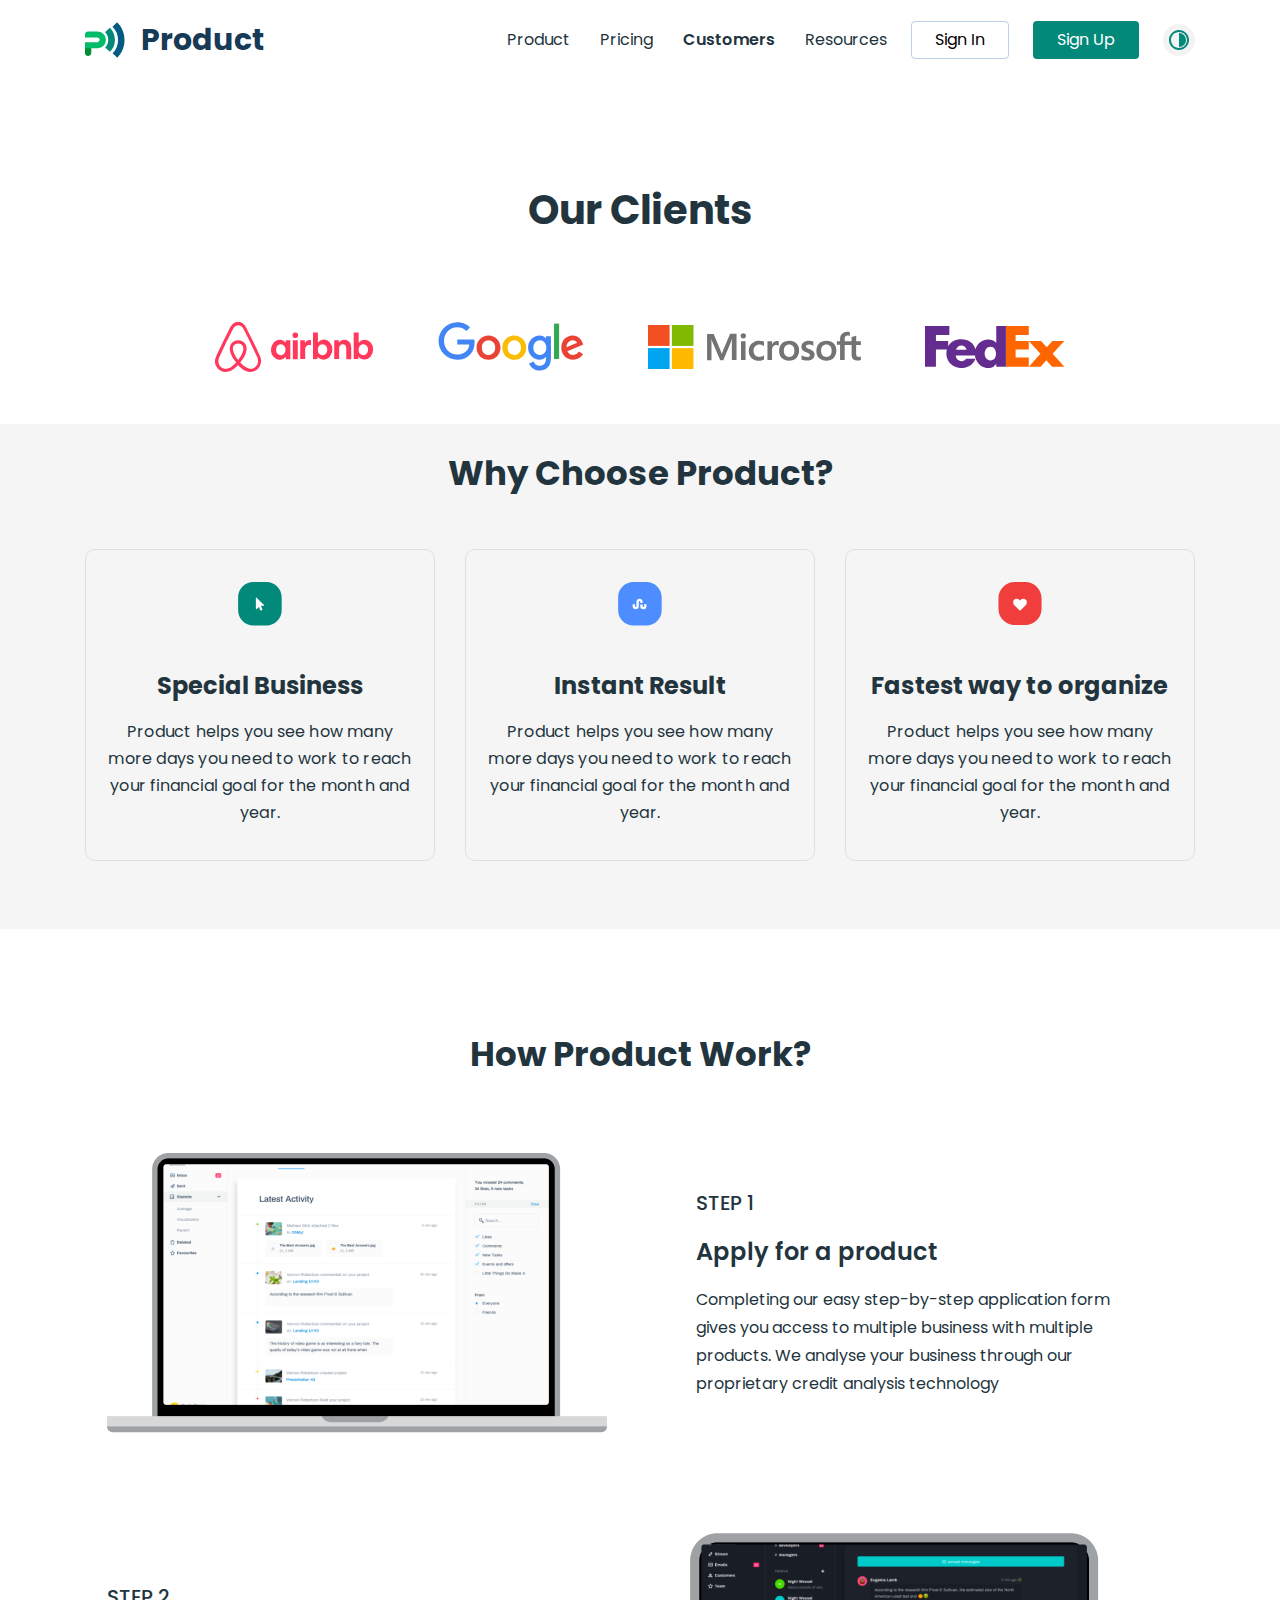
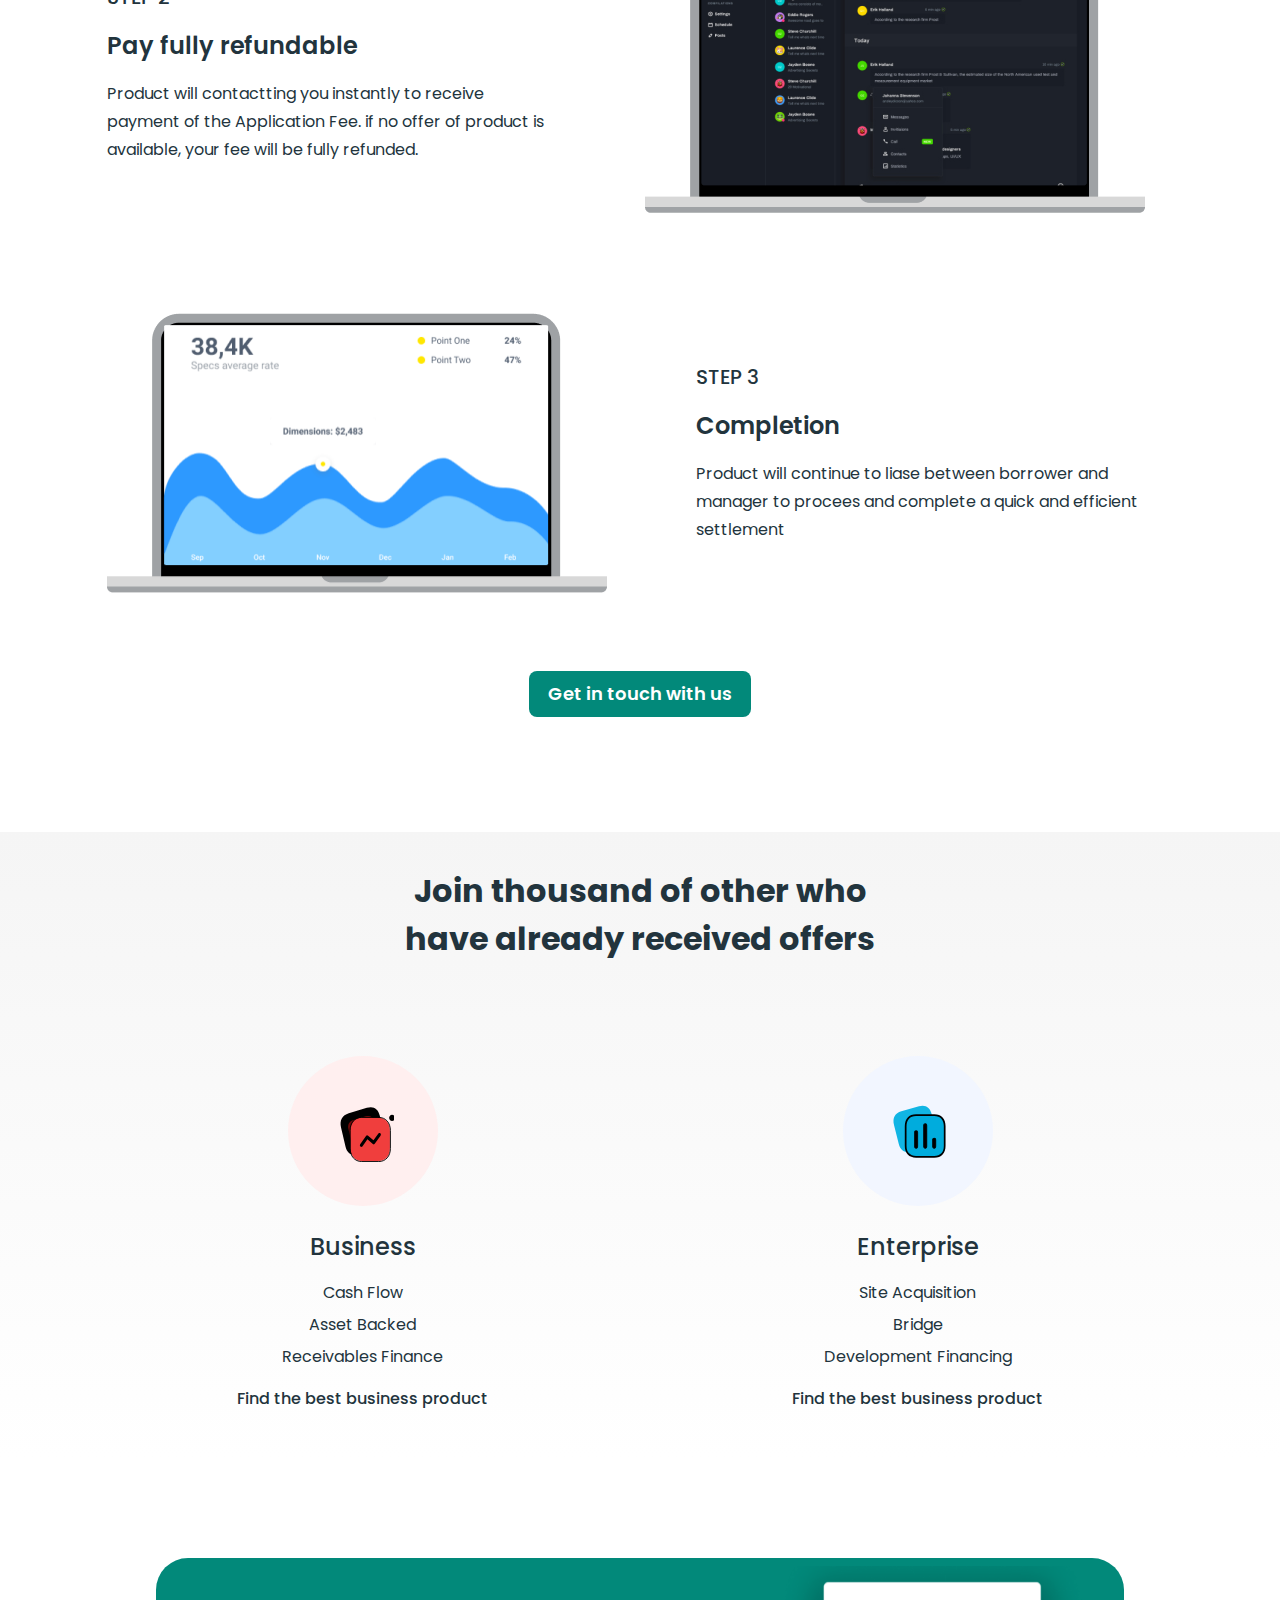
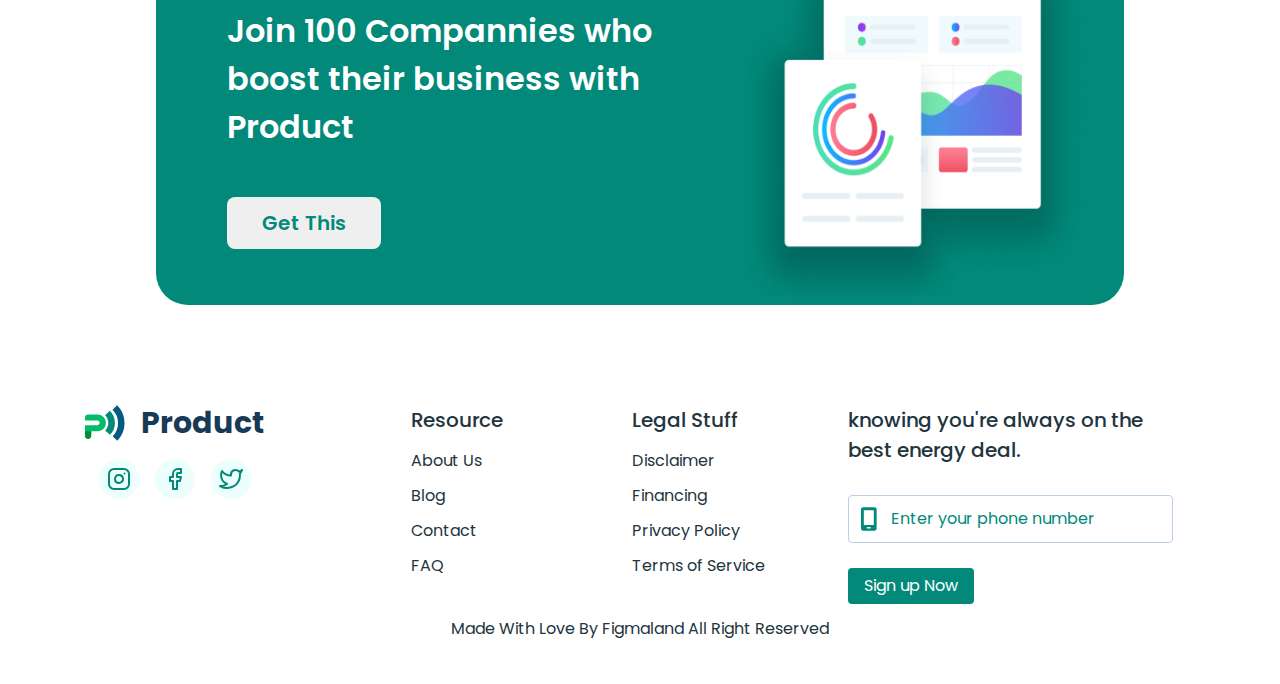
==== commit 47444765: "adds style resources  and optimization img" ====
--- a/customer.html
+++ b/customer.html
@@ -36,10 +36,10 @@
                 <nav class="mobile-navigation">
                     <ul class="mobile-list list">
                         <li class="mobile-menu__item"><a class="item__link link" href="./index.html">Product</a></li>
-                        <li class="mobile-menu__item"><a class="item__link link" href="">Pricing</a></li>
+                        <li class="mobile-menu__item"><a class="item__link link" href="./pricing.html">Pricing</a></li>
                         <li class="mobile-menu__item"><a class="item__link active link"
                                 href="./customer.html">Customers</a></li>
-                        <li class="mobile-menu__item"><a class="item__link link" href="">Resources</a></li>
+                        <li class="mobile-menu__item"><a class="item__link link" href="./resources.html">Resources</a></li>
                     </ul>
                 </nav>
                 <ul class="mobile-list-button list">
@@ -84,9 +84,9 @@
             <nav class="navigation">
                 <ul class="navigation__menu list">
                     <li class="menu__item"><a class="item__link link" href="./index.html">Product</a></li>
-                    <li class="menu__item"><a class="item__link link" href="">Pricing</a></li>
+                    <li class="menu__item"><a class="item__link link" href="./pricing.html">Pricing</a></li>
                     <li class="menu__item"><a class="item__link active link" href="./customer.html">Customers</a></li>
-                    <li class="menu__item"><a class="item__link link" href="">Resources</a></li>
+                    <li class="menu__item"><a class="item__link link" href="./resources.html">Resources</a></li>
                 </ul>
             </nav>
             <ul class="header__list-button list">
@@ -354,12 +354,12 @@
                     <b class="form__title">knowing you're always on the best energy deal.</b>
                     <form>
                         <div class="input-box">
-                            <input class="input-phone" type="tel" placeholder="Enter your phone number">
+                            <input class="input-phone" type="tel" placeholder="Enter your phone number" required>
                             <svg class="input-phone__icon" width="18" height="28">
                                 <use href="./images/sprite.svg#icon-mobile-screen"></use>
                             </svg>
                         </div>
-                        <button class="footer-form__btn general-btn btn" type="button">Sign up Now</button>
+                        <button class="footer-form__btn general-btn btn" type="submit">Sign up Now</button>
                     </form>
                 </div>
             </div>
--- a/css/main.min.css
+++ b/css/main.min.css
@@ -1 +1 @@
-:root{--color-def: #ffffff;--color-logo-text: #173A56;--color-text: #22343D;--color-hover-link: #02897A;--color-burger-menu: #173A56;--background-default-btn: #02897A;--background-fon: #f3f3f3;--background-fon-secondary: #EDFFFC;--transition: 250ms cubic-bezier(0.4, 0, 0.2, 1)}/*! modern-normalize v1.1.0 | MIT License | https://github.com/sindresorhus/modern-normalize */*,::before,::after{box-sizing:border-box}html{font-family:system-ui,"Segoe UI",Roboto,Helvetica,Arial,sans-serif,"Apple Color Emoji","Segoe UI Emoji";line-height:1.15;-webkit-text-size-adjust:100%;-moz-tab-size:4;tab-size:4}body{margin:0}hr{height:0;color:inherit}abbr[title]{text-decoration:underline dotted}b,strong{font-weight:bolder}code,kbd,samp,pre{font-family:ui-monospace,SFMono-Regular,Consolas,"Liberation Mono",Menlo,monospace;font-size:1em}small{font-size:80%}sub,sup{font-size:75%;line-height:0;position:relative;vertical-align:baseline}sub{bottom:-0.25em}sup{top:-0.5em}table{text-indent:0;border-color:inherit}button,input,optgroup,select,textarea{font-family:inherit;font-size:100%;line-height:1.15;margin:0}button,select{text-transform:none}button,[type=button],[type=reset],[type=submit]{-webkit-appearance:button}::-moz-focus-inner{border-style:none;padding:0}:-moz-focusring{outline:1px dotted ButtonText}:-moz-ui-invalid{box-shadow:none}legend{padding:0}progress{vertical-align:baseline}::-webkit-inner-spin-button,::-webkit-outer-spin-button{height:auto}[type=search]{-webkit-appearance:textfield;outline-offset:-2px}::-webkit-search-decoration{-webkit-appearance:none}::-webkit-file-upload-button{-webkit-appearance:button;font:inherit}summary{display:list-item}body{font-family:"Poppins",sans-serif;color:var(--color-text)}ul{list-style:none;margin:0;padding:0}.link{text-decoration:none;display:block}p,h1,h2,h3,h4,h5,h6{margin:0}.btn{display:block;cursor:pointer;border:1px solid rgba(0,0,0,0)}.section{padding-top:100px}.visibility-hidden{position:absolute;margin:-1px;width:1px;height:1px;border:0;padding:0;white-space:nowrap;clip-path:inset(100%);clip:rect(0 0 0 0);overflow:hidden}img{display:block;line-height:0}.container{padding-left:20px;padding-right:20px;margin-left:auto;margin-right:auto}@media screen and (max-width: 767px){.container{max-width:411px}}@media screen and (min-width: 768px){.container{max-width:1150px}}.logo-link{display:flex;align-items:center;padding-top:22px;padding-bottom:22px}.logo-icon{margin-right:16px}.logo__text{font-weight:700;font-size:30px;line-height:.9333333333;color:var(--color-logo-text)}.navigation{margin-right:24px;margin-left:auto}@media screen and (max-width: 767px){.navigation{display:none}}@media screen and (min-width: 768px){.navigation__menu{display:flex;align-items:center;gap:30px}}.item__link{position:relative;overflow:hidden;font-weight:400;font-size:16px;line-height:1.75;color:var(--color-text);padding-top:22px;padding-bottom:22px;transition:color var(--transition)}.item__link.active{font-weight:600}.item__link:hover,.item__link:focus{color:var(--color-hover-link)}.item__link::after{content:"";position:absolute;bottom:0;left:0;display:block;height:4px;background-color:var(--color-hover-link);border-radius:4px;transition:transform var(--transition)}@media screen and (max-width: 767px){.item__link{font-size:26px;letter-spacing:.04px}.item__link::after{transform:translate(-100%);width:45%}.item__link:hover::after,.item__link:focus::after{transform:translate(0)}}@media screen and (min-width: 768px){.item__link::after{transform:scaleX(0);width:100%}.item__link:hover::after,.item__link:focus::after{transform:scale(1)}}.general-btn{border-radius:4px;background-color:var(--background-default-btn);color:var(--color-def)}.general-btn:hover,.general-btn:focus{background-color:var(--color-def);color:var(--color-text)}@media screen and (max-width: 767px){.header__list-button{display:none}}@media screen and (min-width: 768px){.header__list-button{display:flex;align-items:center;gap:12px;flex-wrap:wrap}}@media screen and (min-width: 1200px){.header__list-button{gap:24px}}@media screen and (max-width: 767px){.list-button__item:not(:last-child){margin-bottom:12px}}.item__btn{padding:9px 23px;transition:border-color var(--transition),background-color var(--transition),color var(--transition)}.item__btn.secondary-btn{background-color:rgba(0,0,0,0);border-color:#bcd0e5;border-radius:4px}.item__btn.secondary-btn:hover,.item__btn.secondary-btn:focus{background-color:var(--background-default-btn);color:var(--color-def)}.item__btn:hover,.item__btn:focus{border-color:var(--background-default-btn)}.them-btn{display:flex;align-items:center;border:none;background:var(--background-fon);padding:4px;border-radius:100px}.social{display:flex;align-items:center;justify-content:center;gap:40px}.social-link{display:flex;align-items:center;padding:8px;background-color:var(--background-fon-secondary);border-radius:100px}.social-icon{fill:rgba(0,0,0,0);stroke:var(--color-hover-link);transition:fill var(--transition),stroke var(--transition)}.header .social-icon{width:40px;height:40px}@media screen and (max-width: 767px){.header{box-shadow:0px -2px 8px rgba(0,0,0,.25)}}.header-wrapp{display:flex;align-items:center}@media screen and (max-width: 767px){.header-wrapp{justify-content:space-between}}.menu-open-btn-icon{stroke:var(--color-burger-menu)}.js-open-menu{background:rgba(0,0,0,0);border:none;padding:0;line-height:0}@media screen and (min-width: 768px){.js-open-menu{display:none}}.mobile-menu{display:none}@media screen and (max-width: 767px){.mobile-menu.is-open{display:flex;flex-direction:column;justify-content:space-between;padding-top:70px;padding-left:40px;padding-bottom:40px;position:fixed;top:0;left:0;background-color:var(--color-def);width:100%;height:100%;z-index:999}}@media screen and (min-width: 768px){.mobile-menu{display:none}}@media screen and (max-width: 767px){.close-btn.js-close-menu{display:flex;justify-content:center;align-items:center;position:absolute;top:24px;right:24px;width:31px;height:31px;background:var(--background-fon);border-radius:50%;border:1px solid rgba(0,0,0,.1);transition:background var(--transition)}.close-btn.js-close-menu:hover,.close-btn.js-close-menu:focus{background-color:var(--background-default-btn);border:none}}.footer{padding-top:100px}.resource-title,.legal-stuff__title{font-weight:500;font-size:20px;line-height:1.5;margin-bottom:8px}.resource__link,.legal-stuff__link{font-weight:400;font-size:16px;line-height:2.1875;color:currentColor;transition:color var(--transition)}.resource__link:is(:hover,:focus),.legal-stuff__link:is(:hover,:focus){color:var(--color-hover-link)}.form__title{display:block;font-weight:500;font-size:20px;line-height:1.5}.input-box{position:relative}.input-phone{display:block;width:100%;height:48px;padding-top:10px;padding-bottom:10px;padding-left:42px;border:1px solid #bcd0e5;border-radius:4px;outline:rgba(0,0,0,0);transition:border-color var(--transition)}.input-phone::placeholder{font-weight:400;font-size:16px;line-height:1.75;color:var(--color-hover-link)}.input-phone:focus{border-color:var(--background-default-btn)}.input-phone__icon{position:absolute;top:50%;left:12px;fill:var(--color-hover-link);transform:translateY(-50%)}.footer-form__btn{padding:8px 15px;transition:background var(--transition),color var(--transition),border var(--transition)}.footer-form__btn:is(:hover,:focus){color:var(--color-hover-link);border-color:#bcd0e5}.footer__bottom-text{font-weight:400;font-size:16px;line-height:1.875;text-align:center}@media screen and (max-width: 767px){.footer{padding-bottom:45px}.footer__interactive-box{margin-bottom:44px;text-align:center}.footer__logo-box{margin-bottom:32px}.footer__logo-box .logo-link{justify-content:center;margin-bottom:24px;padding:0}.footer__logo-box .social{gap:16px}.footer__resource-box,.footer__legal-stuff-box{margin-bottom:32px}.form__title{text-align:center;margin-bottom:34px}.input-phone{margin-bottom:21px}.footer-form__btn{margin-left:auto;margin-right:auto}}@media screen and (min-width: 768px){.footer{padding-bottom:40px}.footer__interactive-box{display:flex;margin-bottom:10px}.footer__logo-box{margin-right:146px}.footer__logo-box .logo-link{margin-bottom:18px;padding:0}.footer__logo-box .social{gap:16px}.footer__resource-box{margin-right:129px}.footer__legal-stuff-box{margin-right:83px}.footer__form-box{max-width:325px}.form__title{margin-bottom:30px}.input-phone{margin-bottom:25px}}.join-wrapp{background:var(--background-default-btn);border-radius:32px}.join-title{display:block;font-weight:600;font-size:32px;line-height:1.5;color:var(--color-def)}.join-btn{font-weight:600;font-size:20px;line-height:1.5;color:var(--color-hover-link);padding:10px 34px;border-radius:8px;transition:color var(--transition),background var(--transition),border-color var(--transition)}.join-btn:is(:hover,:focus){background:var(--background-default-btn);border-color:#bcd0e5;color:var(--color-def)}@media screen and (max-width: 767px){.join-content-box{padding:17px 21px 32px;text-align:center}.join-btn{margin-left:auto;margin-right:auto;margin-top:50px}}@media screen and (min-width: 768px){.join-wrapp{display:flex;align-items:center;max-width:968px}.join-wrapp picture{flex-grow:1}.join-content-box{padding-top:49px;padding-bottom:56px;padding-left:51px}.join-title{max-width:510px;margin-bottom:46px}}.hero{margin-left:auto;margin-right:auto;background-repeat:no-repeat}@media screen and (max-width: 767px){.hero{background-position:top 29px center;background-size:338px 310px;max-width:410px;padding-top:350px;padding-bottom:16px;text-align:center}}@media screen and (min-width: 768px){.hero{background-position:top 25px right 13px;background-size:610px 555px;max-width:1400px;padding-top:137px;padding-bottom:112px}}@media screen and (max-width: 767px){.hero{background-image:url(../../images/product-page/hero/mobile/mobile-bg-hero.png)}}@media screen and (max-width: 767px)and (min-device-pixel-ratio: 2),screen and (max-width: 767px)and (min-resolution: 192dpi),screen and (max-width: 767px)and (min-resolution: 2dppx){.hero{background-image:url(../../images/product-page/hero/mobile/mobile-bg-hero@2x.png)}}@media screen and (min-width: 768px){.hero{background-image:url(../../images/product-page/hero/hero-img.png)}}@media screen and (min-width: 768px)and (min-device-pixel-ratio: 2),screen and (min-width: 768px)and (min-resolution: 192dpi),screen and (min-width: 768px)and (min-resolution: 2dppx){.hero{background-image:url(../../images/product-page/hero/hero-img@2x.png)}}@media screen and (max-width: 767px){.hero-title{font-weight:700;font-size:36px;line-height:1.6666666667;margin-bottom:16px}}@media screen and (min-width: 768px){.hero-title{font-weight:700;font-size:40px;line-height:1.5;margin-bottom:18px;max-width:400px}}.hero-text{font-weight:400;font-size:18px;line-height:1.5555555556}@media screen and (max-width: 767px){.hero-text{margin-bottom:32px;max-width:328px}}@media screen and (min-width: 768px){.hero-text{margin-bottom:45px;max-width:465px}}.hero-btn-tumb{display:flex;align-items:center}.hero-btn{padding-top:15px;padding-bottom:15px;transition:color var(--transition),background var(--transition) border var(--transition);font-weight:700;font-size:16px;line-height:1.5}@media screen and (max-width: 767px){.hero-btn{margin-right:28px;padding-right:25px;padding-left:25px;justify-content:center}}@media screen and (min-width: 768px){.hero-btn{margin-right:30px;padding-right:42px;padding-left:42px}}.hero-btn:hover,.hero-btn:focus{border-color:#bcd0e5}.custom-btn{display:flex;align-items:center;font-weight:600;font-size:16px;line-height:1.5;color:var(--color-hover-link)}.custom-btn .hero-btn-icon{fill:currentColor;margin-right:8px}.for-you{background:linear-gradient(360deg, #EDEDED 0.35%, rgba(255, 255, 255, 0.0001) 99.63%);background-origin:border-box}@media screen and (max-width: 767px){.for-you{border-radius:0% 0% 100% 100%/0% 0% 10% 10%}}@media screen and (min-width: 768px){.for-you{border-radius:0% 0% 100% 100%/0% 0% 20% 20%}}.for-you-wrapp{padding-bottom:38px}@media screen and (max-width: 767px){.for-you-wrapp{text-align:center}}.for-you-title{font-weight:700;font-size:32px;line-height:1.5;margin-bottom:50px}@media screen and (min-width: 768px){.for-you-title{max-width:500px;text-align:center;margin-left:auto;margin-right:auto}}@media screen and (max-width: 767px){.for-you-list{margin-bottom:30px}}@media screen and (min-width: 768px){.for-you-list{display:flex;align-items:center;gap:30px;margin-bottom:50px}}@media screen and (max-width: 767px){.for-you-item:not(:last-child){margin-bottom:32px}}@media screen and (min-width: 768px){.for-you-item{width:calc((100% - 90px)/4)}}@media screen and (max-width: 767px){.for-you-icon{width:50px;height:50px;margin-bottom:24px}}@media screen and (min-width: 768px){.for-you-icon{margin-bottom:18px}}.for-you-item-title{font-weight:600;font-size:22px;line-height:1.5}@media screen and (max-width: 767px){.for-you-item-title{margin-bottom:8px}}@media screen and (min-width: 768px){.for-you-item-title{margin-bottom:13px}}.for-you-item-text{font-weight:400;font-size:16px;line-height:1.625}@media screen and (max-width: 767px){.for-you-item-text{max-width:240px;margin-left:auto;margin-right:auto}}.for-you-btn{font-weight:700;font-size:16px;line-height:1.5;padding:15px 33px;margin-left:auto;margin-right:auto;transition:border var(--transition),background var(--transition),color var(--transition)}.for-you-btn:hover,.for-you-btn:focus{border-color:#bcd0e5}@media screen and (max-width: 767px){.services{margin-bottom:40px}}@media screen and (min-width: 768px){.services{margin-bottom:50px}}@media screen and (min-width: 768px){.services-item{display:flex;align-items:center;gap:84px}}.services-item:not(:last-child){margin-bottom:100px}@media screen and (max-width: 767px){.services-item-wrapp{margin-top:50px}}@media screen and (min-width: 768px){.services-item-wrapp{max-width:486px}.services-item:nth-child(odd) .services-item-wrapp{order:-1}}.item-top-text{font-weight:600;font-size:16px;line-height:1.5;margin-top:8px}.services-item-title{font-weight:700;font-size:32px;line-height:1.5;margin-bottom:25px}.services-item-text{font-weight:400;font-size:16px;line-height:1.625;margin-bottom:30px}.nested-list-item:not(:last-child){margin-bottom:25px}.nested-list-item.tick{display:flex;align-items:center}.item-tick-icon{width:35px;height:35px;display:flex;align-items:center;justify-content:center;border-radius:14px;margin-right:30px;fill:var(--color-def)}.nested-list-item:nth-child(1) .item-tick-icon{background:#f90}.nested-list-item:nth-child(2) .item-tick-icon{background:#f03e3d}.nested-list-item:nth-child(3) .item-tick-icon{background:#4d8dff}.nested-list-title{font-weight:600;font-size:16px;line-height:1.625;margin-bottom:12px}.nested-list-text{font-weight:400;font-size:16px;line-height:1.625}@media screen and (max-width: 767px){.nested-list-text.tick{max-width:288px}}@media screen and (min-width: 768px){.nested-list-text.tick{max-width:386px}}.process{background:linear-gradient(180deg, #ededed 0.35%, rgba(255, 255, 255, 0.0001) 99.63%);background-origin:border-box}@media screen and (max-width: 767px){.process{border-radius:100% 100% 0% 0%/10% 10% 0% 0%}}@media screen and (min-width: 768px){.process{border-radius:100% 100% 0% 0%/20% 20% 0% 0%}}.process-wrapp{padding-top:50px}.process-title{font-weight:700;font-size:32px;line-height:1.5;text-align:center}@media screen and (max-width: 767px){.process-title{margin-bottom:8px}}@media screen and (min-width: 768px){.process-title{margin-bottom:25px}}.process-text{font-weight:500;font-size:16px;line-height:1.625;text-align:center;margin-right:auto;margin-left:auto;margin-bottom:40px}@media screen and (max-width: 767px){.process-text{max-width:338px}}@media screen and (min-width: 768px){.process-text{max-width:542px}}@media screen and (max-width: 767px){.process-list{margin-bottom:32px}}@media screen and (min-width: 768px){.process-list{display:flex;align-items:center;justify-content:center;flex-wrap:wrap;gap:25px 100px;margin-bottom:50px}}.process-list-item{display:flex;align-items:center;justify-content:space-between}.process-list-item:nth-child(even) img{order:1}@media screen and (max-width: 767px){.process-list-item{gap:14px}.process-list-item:not(:last-child){margin-bottom:32px}.process-list-item img{width:90px;height:90px}}@media screen and (min-width: 768px){.process-list-item{gap:10px;width:calc((100% - 100px)/2);max-width:408px;height:98px}.process-list-item img{width:98px;height:98px}.process-list-item:last-child,.process-list-item:first-child{order:-1}}.process-item-text{font-weight:500;font-size:16px;line-height:1.625;text-align:center;border-radius:26.5px}@media screen and (max-width: 767px){.process-item-text{padding:12px 20px;box-shadow:0px 2px 15px rgba(23,58,86,.1)}}@media screen and (min-width: 768px){.process-item-text{max-width:300px;padding:14px 22px;box-shadow:2px 2px 10px rgba(23,58,86,.15)}}.process-btn{padding:15px 30px;margin-left:auto;margin-right:auto;transition:color var(--transition),background var(--transition),border var(--transition)}.process-btn:hover,.process-btn:focus{border-color:#bcd0e5}.strategies__title{font-weight:700;font-size:34px;line-height:1.5}.strategies__text{font-weight:500;font-size:16px;line-height:1.625;margin-bottom:40px}.card__link{color:currentColor;transition:color var(--transition)}.card__img{border-radius:8px 8px 0 0}.card__text-wrapp{padding-top:24px;padding-bottom:40px}.card__link:hover .card__title{color:var(--color-hover-link)}.card__text{font-weight:400;font-size:16px;line-height:1.75;margin-bottom:12px}.card__title{font-weight:700;font-size:24px;line-height:1.6666666667}@media screen and (max-width: 767px){.strategies__title{text-align:center;margin-bottom:10px}.strategies__text{text-align:center;max-width:338px}.card__text-wrapp{padding-right:54px}.strategies__card{margin-bottom:16px}.strategies__next-link{display:none}}@media screen and (min-width: 768px){.strategies{margin-bottom:10px}.strategies__text{max-width:460px;margin-top:8px}.strategies__cards{display:flex;align-items:center;gap:30px;margin-bottom:45px}.strategies__card{border:1px solid #dedede;border-radius:8px}.card__text-wrapp{padding-left:24px;padding-right:24px}.strategies__next-link{display:flex;align-items:center;justify-content:center;gap:10px}.next-link__click{width:16px;height:16px;border-radius:50%;cursor:pointer}.next-link__click:not(:nth-child(2)){background-color:#efefef}.next-link__click:nth-child(2){background-color:var(--background-default-btn)}}.price-wrapp{text-align:center}.price__title{font-weight:700;font-size:34px;line-height:1.5}.price__text{font-weight:500;font-size:16px;line-height:1.5}.price-name{font-weight:700;font-size:24px;line-height:1.6666666667;margin-bottom:8px}.price-description{font-weight:400;font-size:16px;line-height:2.5;margin-bottom:16px}.price__card{box-shadow:0px 2px 8px rgba(0,0,0,.25);border-radius:8px;padding-bottom:32px}.price__card:nth-child(2){background-color:var(--background-default-btn);color:var(--color-def)}.price-figure-wrapp{display:flex;align-items:center;justify-content:center;margin-bottom:16px}.price__card:not(:nth-child(2)) .price-figure-wrapp{color:var(--color-hover-link)}.price__figure{font-weight:700;font-size:76px;line-height:1.3157894737;text-align:center;letter-spacing:.2px;margin-right:7px}.currency{text-align:left;font-size:24px;line-height:30px;letter-spacing:.1px;margin-bottom:7px}.sub-text{font-weight:400;font-size:16px;line-height:1.1875;letter-spacing:.1px;color:#afafaf}.description-sub-text{font-weight:500;font-size:16px;line-height:1.375;letter-spacing:.2px}.sub-text-item:not(:last-child){margin-bottom:16px}.price-btn{margin-left:auto;margin-right:auto;padding:11px 18px;border-radius:8px;transition:color var(--transition),background var(--transition),border var(--transition)}.price-btn:not(:nth-child(2)):is(:hover,:focus){border-color:#bcd0e5}.price-btn.secondary-btn{border-radius:4px;background:var(--color-def);color:var(--color-hover-link)}.price-btn.secondary-btn:is(:hover,:focus){background:var(--background-default-btn);border-color:#bcd0e5;color:var(--color-def)}@media screen and (max-width: 767px){.price__title{margin-bottom:8px}.price__text{margin-bottom:74px}.price__card{padding-top:24px}.price__card:not(:last-child){margin-bottom:32px}.description-sub-text{margin-bottom:38px}}@media screen and (min-width: 768px){.price__title{margin-bottom:10px}.price__text{margin-bottom:40px}.price__menu{display:flex;align-items:center;gap:72px}.price__card{padding-top:32px;width:calc((100% - 144px)/3)}.description-sub-text{margin-bottom:30px}}.clients-say__tittle{font-weight:700;font-size:32px;line-height:1.78125;letter-spacing:.2px;text-align:center}.clients-say__text{font-weight:500;font-size:16px;line-height:1.75;margin-left:auto;margin-right:auto;text-align:center;letter-spacing:.2px}.comment__item{border:1px solid #dedede;border-radius:5px;padding:28px 26px}.comment__stars-icon{margin-bottom:16px}.comment__text{font-weight:400;font-size:16px;line-height:1.75;margin-bottom:16px;letter-spacing:.2px}.comment__user-date{display:flex;align-items:center;gap:14px}.comment__user-name{font-weight:600;font-size:16px;line-height:1.5;letter-spacing:.2px;color:var(--color-hover-link)}.comment__user-role{font-weight:500;font-size:14px;line-height:1.7142857143;letter-spacing:.2px}@media screen and (max-width: 767px){.clients-say__tittle{margin-bottom:8px}.clients-say__text{margin-bottom:32px;max-width:323px}.comment__item:not(:last-child){margin-bottom:32px}}@media screen and (min-width: 768px){.clients-say__tittle{margin-bottom:10px}.clients-say__text{margin-bottom:38px;max-width:537px}.clients-say__comment{display:flex;align-items:center;gap:64px}}.client__title{font-weight:700;font-size:40px;line-height:1.5;text-align:center}.client__list{display:flex;align-items:center;justify-content:center}.client__link{padding-top:16px;padding-bottom:16px}@media screen and (max-width: 767px){.client{padding-top:50px;padding-bottom:60px}.client__title{margin-bottom:38px}.client__list{flex-wrap:wrap}.client__item:nth-child(1){margin-right:50px;margin-bottom:28px}.client__item:nth-child(2){margin-bottom:20px}.client__item:nth-child(3){margin-right:45px}.client__item:nth-child(3) .client__icon{width:164px;height:34px}}@media screen and (min-width: 768px){.client{padding-top:100px;padding-bottom:16px}.client__title{margin-bottom:50px}.client__list{gap:64px;padding-top:16px;padding-bottom:16px}}.why-choose{text-align:center;padding-top:24px;background:#f5f5f5}.why-choose-title{font-weight:700;font-size:34px;line-height:1.5;margin-bottom:50px}.why-choose__item{border:1px solid #dedede;border-radius:10px;padding:32px 18px 34px}.why-choose__icon{margin-bottom:32px}.why-chose__item-title{font-weight:700;font-size:24px;line-height:1.375;letter-spacing:.1px;margin-bottom:16px}.why-choose__item-text{min-width:275px;font-weight:400;font-size:16px;line-height:1.6875;letter-spacing:.2px}@media screen and (max-width: 767px){.why-choose{padding-bottom:61px}.why-choose__item:not(:last-child){margin-bottom:32px}}@media screen and (min-width: 768px){.why-choose{padding-bottom:68px}.why-choose__list{display:flex;align-items:center;gap:30px}.why-choose__item{width:calc((100% - 60px)/3)}}.text-content__top-text{font-weight:500;font-size:20px;line-height:1.5;margin-bottom:16px}.text-content__title{font-weight:600;font-size:24px;line-height:1.5;margin-bottom:16px}.text-content__text{font-weight:400;font-size:16px;line-height:1.75}.product_title{font-weight:700;font-size:34px;line-height:1.5;text-align:center}@media screen and (max-width: 767px){.product{margin-bottom:70px}.product_title{margin-bottom:79px}.product-list__item:not(:last-child){margin-bottom:70px}.product-list__item picture{display:block;margin-bottom:80px}.product-list__item picture img{margin-left:auto;margin-right:auto}.product__btn{display:none}}@media screen and (min-width: 768px){.product{margin-bottom:115px}.product-wrapp{padding-left:42px;padding-right:42px}.product_title{margin-bottom:73px}.product__list{margin-bottom:78px}.product-list__item{display:flex;align-items:center}.product-list__item:not(:last-child){margin-bottom:100px}.product-item__text-content{max-width:538px;padding-left:89px}.product-list__item:nth-child(even) .product-item__text-content{order:-1;padding-left:0;padding-right:89px}.product__btn{margin-left:auto;margin-right:auto;padding:11px 18px;border-radius:8px;font-weight:600;font-size:18px;line-height:1.2222222222;transition:background var(--transition),color var(--transition),border var(--transition)}.product__btn:hover,.product__btn:focus{color:var(--color-hover-link);border-color:#bcd0e5}}.join-offers{background:linear-gradient(180deg, #f5f5f5 0%, rgba(245, 245, 245, 0) 100%);text-align:center}.join-offers__title{font-weight:700;font-size:32px;line-height:1.5;margin-left:auto;margin-right:auto}.join-offers__box-icon{margin-left:auto;margin-right:auto;display:flex;align-items:center;justify-content:center;width:150px;height:150px;border-radius:100%}.join-offers__list-item:nth-child(1) .join-offers__box-icon{background:#ffefef}.join-offers__list-item:nth-child(2) .join-offers__box-icon{background:#f2f6ff}.join-offers__item-title{font-weight:500;font-size:24px;line-height:1.1666666667}.join-offers__item-link{font-weight:18px;font-size:16px;line-height:2;color:currentColor;transition:color var(--transition)}.join-offers__item-link:is(:hover,:focus){color:var(--color-hover-link)}.join-offers__item-bottom-text{font-weight:500;font-size:16px;line-height:1.75}.join-offers__item-title{margin-bottom:16px}.join-offers__item-list{margin-bottom:12px}@media screen and (max-width: 767px){.join-offers{padding-top:30px;padding-bottom:34px}.join-offers__title{margin-bottom:85px}.join-offers__list-item{padding:44px 61px 0}.join-offers__list-item:not(:last-child){margin-bottom:66px}.join-offers__box-icon{margin-bottom:35px}}@media screen and (min-width: 768px){.join-offers{padding-top:35px;padding-bottom:45px}.join-offers__title{max-width:537px;margin-bottom:93px}.join-offers__list{display:flex;align-items:center;justify-content:space-around}.join-offers__box-icon{margin-bottom:27px}}/*# sourceMappingURL=main.min.css.map */+:root{--color-def: #ffffff;--color-logo-text: #173A56;--color-text: #22343D;--color-hover-link: #02897A;--color-burger-menu: #173A56;--background-default-btn: #02897A;--background-fon: #f3f3f3;--background-fon-secondary: #EDFFFC;--border-color-btn: #bcd0e5;--transition: 250ms cubic-bezier(0.4, 0, 0.2, 1)}/*! modern-normalize v1.1.0 | MIT License | https://github.com/sindresorhus/modern-normalize */*,::before,::after{box-sizing:border-box}html{font-family:system-ui,"Segoe UI",Roboto,Helvetica,Arial,sans-serif,"Apple Color Emoji","Segoe UI Emoji";line-height:1.15;-webkit-text-size-adjust:100%;-moz-tab-size:4;tab-size:4}body{margin:0}hr{height:0;color:inherit}abbr[title]{text-decoration:underline dotted}b,strong{font-weight:bolder}code,kbd,samp,pre{font-family:ui-monospace,SFMono-Regular,Consolas,"Liberation Mono",Menlo,monospace;font-size:1em}small{font-size:80%}sub,sup{font-size:75%;line-height:0;position:relative;vertical-align:baseline}sub{bottom:-0.25em}sup{top:-0.5em}table{text-indent:0;border-color:inherit}button,input,optgroup,select,textarea{font-family:inherit;font-size:100%;line-height:1.15;margin:0}button,select{text-transform:none}button,[type=button],[type=reset],[type=submit]{-webkit-appearance:button}::-moz-focus-inner{border-style:none;padding:0}:-moz-focusring{outline:1px dotted ButtonText}:-moz-ui-invalid{box-shadow:none}legend{padding:0}progress{vertical-align:baseline}::-webkit-inner-spin-button,::-webkit-outer-spin-button{height:auto}[type=search]{-webkit-appearance:textfield;outline-offset:-2px}::-webkit-search-decoration{-webkit-appearance:none}::-webkit-file-upload-button{-webkit-appearance:button;font:inherit}summary{display:list-item}body{font-family:"Poppins",sans-serif;color:var(--color-text)}ul{list-style:none;margin:0;padding:0}.link{text-decoration:none;display:block;color:inherit}p,h1,h2,h3,h4,h5,h6{margin:0}.btn{display:block;cursor:pointer;border:1px solid rgba(0,0,0,0)}.section{padding-top:100px}.visibility-hidden{position:absolute;margin:-1px;width:1px;height:1px;border:0;padding:0;white-space:nowrap;clip-path:inset(100%);clip:rect(0 0 0 0);overflow:hidden}img{display:block;line-height:0}.container{padding-left:20px;padding-right:20px;margin-left:auto;margin-right:auto}@media screen and (max-width: 767px){.container{max-width:411px}}@media screen and (min-width: 768px){.container{max-width:1150px}}.logo-link{display:flex;align-items:center;padding-top:22px;padding-bottom:22px}.logo-icon{margin-right:16px}.logo__text{font-weight:700;font-size:30px;line-height:.9333333333;color:var(--color-logo-text)}.navigation{margin-right:24px;margin-left:auto}@media screen and (max-width: 767px){.navigation{display:none}}@media screen and (min-width: 768px){.navigation__menu{display:flex;align-items:center;gap:30px}}.item__link{position:relative;overflow:hidden;font-weight:400;font-size:16px;line-height:1.75;color:var(--color-text);padding-top:22px;padding-bottom:22px;transition:color var(--transition)}.item__link.active{font-weight:600}.item__link:hover,.item__link:focus{color:var(--color-hover-link)}.item__link::after{content:"";position:absolute;bottom:0;left:0;display:block;height:4px;background-color:var(--color-hover-link);border-radius:4px;transition:transform var(--transition)}@media screen and (max-width: 767px){.item__link{font-size:26px;letter-spacing:.04px}.item__link::after{transform:translate(-100%);width:45%}.item__link:hover::after,.item__link:focus::after{transform:translate(0)}}@media screen and (min-width: 768px){.item__link::after{transform:scaleX(0);width:100%}.item__link:hover::after,.item__link:focus::after{transform:scale(1)}}.general-btn{border-radius:4px;background-color:var(--background-default-btn);color:var(--color-def)}.general-btn:hover,.general-btn:focus{background-color:var(--color-def);color:var(--color-text)}@media screen and (max-width: 767px){.header__list-button{display:none}}@media screen and (min-width: 768px){.header__list-button{display:flex;align-items:center;gap:12px;flex-wrap:wrap}}@media screen and (min-width: 1200px){.header__list-button{gap:24px}}@media screen and (max-width: 767px){.list-button__item:not(:last-child){margin-bottom:12px}}.item__btn{padding:9px 23px;transition:border-color var(--transition),background-color var(--transition),color var(--transition)}.item__btn.secondary-btn{background-color:rgba(0,0,0,0);border-color:#bcd0e5;border-radius:4px}.item__btn.secondary-btn:hover,.item__btn.secondary-btn:focus{background-color:var(--background-default-btn);color:var(--color-def)}.item__btn:hover,.item__btn:focus{border-color:var(--background-default-btn)}.them-btn{display:flex;align-items:center;border:none;background:var(--background-fon);padding:4px;border-radius:100px}.social{display:flex;align-items:center;justify-content:center;gap:40px}.social-link{display:flex;align-items:center;padding:8px;background-color:var(--background-fon-secondary);border-radius:100px}.social-icon{fill:rgba(0,0,0,0);stroke:var(--color-hover-link);transition:fill var(--transition),stroke var(--transition)}.header .social-icon{width:40px;height:40px}@media screen and (max-width: 767px){.header{box-shadow:0px -2px 8px rgba(0,0,0,.25)}}.header-wrapp{display:flex;align-items:center}@media screen and (max-width: 767px){.header-wrapp{justify-content:space-between}}.menu-open-btn-icon{stroke:var(--color-burger-menu)}.js-open-menu{background:rgba(0,0,0,0);border:none;padding:0;line-height:0}@media screen and (min-width: 768px){.js-open-menu{display:none}}.mobile-menu{display:none}@media screen and (max-width: 767px){.mobile-menu.is-open{display:flex;flex-direction:column;justify-content:space-between;padding-top:70px;padding-left:40px;padding-bottom:40px;position:fixed;top:0;left:0;background-color:var(--color-def);width:100%;height:100%;z-index:999}}@media screen and (min-width: 768px){.mobile-menu{display:none}}@media screen and (max-width: 767px){.close-btn.js-close-menu{display:flex;justify-content:center;align-items:center;position:absolute;top:24px;right:24px;width:31px;height:31px;background:var(--background-fon);border-radius:50%;border:1px solid rgba(0,0,0,.1);transition:background var(--transition)}.close-btn.js-close-menu:hover,.close-btn.js-close-menu:focus{background-color:var(--background-default-btn);border:none}}.footer{padding-top:100px}.resource-title,.legal-stuff__title{font-weight:500;font-size:20px;line-height:1.5;margin-bottom:8px}.resource__link,.legal-stuff__link{font-weight:400;font-size:16px;line-height:2.1875;color:currentColor;transition:color var(--transition)}.resource__link:is(:hover,:focus),.legal-stuff__link:is(:hover,:focus){color:var(--color-hover-link)}.form__title{display:block;font-weight:500;font-size:20px;line-height:1.5}.input-box{position:relative}.input-phone{display:block;width:100%;height:48px;padding-top:10px;padding-bottom:10px;padding-left:42px;border:1px solid #bcd0e5;border-radius:4px;outline:rgba(0,0,0,0);transition:border-color var(--transition)}.input-phone::placeholder{font-weight:400;font-size:16px;line-height:1.75;color:var(--color-hover-link)}.input-phone:focus{border-color:var(--background-default-btn)}.input-phone__icon{position:absolute;top:50%;left:12px;fill:var(--color-hover-link);transform:translateY(-50%)}.footer-form__btn{padding:8px 15px;transition:background var(--transition),color var(--transition),border var(--transition)}.footer-form__btn:is(:hover,:focus){color:var(--color-hover-link);border-color:#bcd0e5}.footer__bottom-text{font-weight:400;font-size:16px;line-height:1.875;text-align:center}@media screen and (max-width: 767px){.footer{padding-bottom:45px}.footer__interactive-box{margin-bottom:44px;text-align:center}.footer__logo-box{margin-bottom:32px}.footer__logo-box .logo-link{justify-content:center;margin-bottom:24px;padding:0}.footer__logo-box .social{gap:16px}.footer__resource-box,.footer__legal-stuff-box{margin-bottom:32px}.form__title{text-align:center;margin-bottom:34px}.input-phone{margin-bottom:21px}.footer-form__btn{margin-left:auto;margin-right:auto}}@media screen and (min-width: 768px){.footer{padding-bottom:40px}.footer__interactive-box{display:flex;margin-bottom:10px}.footer__logo-box{margin-right:146px}.footer__logo-box .logo-link{margin-bottom:18px;padding:0}.footer__logo-box .social{gap:16px}.footer__resource-box{margin-right:129px}.footer__legal-stuff-box{margin-right:83px}.footer__form-box{max-width:325px}.form__title{margin-bottom:30px}.input-phone{margin-bottom:25px}}.join-wrapp{background:var(--background-default-btn);border-radius:32px}.join-title{display:block;font-weight:600;font-size:32px;line-height:1.5;color:var(--color-def)}.join-btn{font-weight:600;font-size:20px;line-height:1.5;color:var(--color-hover-link);padding:10px 34px;border-radius:8px;transition:color var(--transition),background var(--transition),border-color var(--transition)}.join-btn:is(:hover,:focus){background:var(--background-default-btn);border-color:#bcd0e5;color:var(--color-def)}@media screen and (max-width: 767px){.join-content-box{padding:17px 21px 32px;text-align:center}.join-btn{margin-left:auto;margin-right:auto;margin-top:50px}}@media screen and (min-width: 768px){.join-wrapp{display:flex;align-items:center;max-width:968px}.join-wrapp picture{flex-grow:1}.join-content-box{padding-top:49px;padding-bottom:56px;padding-left:51px}.join-title{max-width:510px;margin-bottom:46px}}.hero{margin-left:auto;margin-right:auto;background-repeat:no-repeat}@media screen and (max-width: 767px){.hero{background-position:top 29px center;background-size:338px 310px;max-width:410px;padding-top:350px;padding-bottom:16px;text-align:center}}@media screen and (min-width: 768px){.hero{background-position:top 25px right 13px;background-size:610px 555px;max-width:1400px;padding-top:137px;padding-bottom:112px}}@media screen and (max-width: 767px){.hero{background-image:url(../../images/product-page/hero/mobile/mobile-bg-hero.png)}}@media screen and (max-width: 767px)and (min-device-pixel-ratio: 2),screen and (max-width: 767px)and (min-resolution: 192dpi),screen and (max-width: 767px)and (min-resolution: 2dppx){.hero{background-image:url(../../images/product-page/hero/mobile/mobile-bg-hero@2x.png)}}@media screen and (min-width: 768px){.hero{background-image:url(../../images/product-page/hero/hero-img.png)}}@media screen and (min-width: 768px)and (min-device-pixel-ratio: 2),screen and (min-width: 768px)and (min-resolution: 192dpi),screen and (min-width: 768px)and (min-resolution: 2dppx){.hero{background-image:url(../../images/product-page/hero/hero-img@2x.png)}}@media screen and (max-width: 767px){.hero-title{font-weight:700;font-size:36px;line-height:1.6666666667;margin-bottom:16px}}@media screen and (min-width: 768px){.hero-title{font-weight:700;font-size:40px;line-height:1.5;margin-bottom:18px;max-width:400px}}.hero-text{font-weight:400;font-size:18px;line-height:1.5555555556}@media screen and (max-width: 767px){.hero-text{margin-bottom:32px;max-width:328px}}@media screen and (min-width: 768px){.hero-text{margin-bottom:45px;max-width:465px}}.hero-btn-tumb{display:flex;align-items:center}.hero-btn{padding-top:15px;padding-bottom:15px;transition:color var(--transition),background var(--transition) border var(--transition);font-weight:700;font-size:16px;line-height:1.5}@media screen and (max-width: 767px){.hero-btn{margin-right:28px;padding-right:25px;padding-left:25px;justify-content:center}}@media screen and (min-width: 768px){.hero-btn{margin-right:30px;padding-right:42px;padding-left:42px}}.hero-btn:hover,.hero-btn:focus{border-color:#bcd0e5}.custom-btn{display:flex;align-items:center;font-weight:600;font-size:16px;line-height:1.5;color:var(--color-hover-link)}.custom-btn .hero-btn-icon{fill:currentColor;margin-right:8px}.for-you{background:linear-gradient(360deg, #EDEDED 0.35%, rgba(255, 255, 255, 0.0001) 99.63%);background-origin:border-box}@media screen and (max-width: 767px){.for-you{border-radius:0% 0% 100% 100%/0% 0% 10% 10%}}@media screen and (min-width: 768px){.for-you{border-radius:0% 0% 100% 100%/0% 0% 20% 20%}}.for-you-wrapp{padding-bottom:38px}@media screen and (max-width: 767px){.for-you-wrapp{text-align:center}}.for-you-title{font-weight:700;font-size:32px;line-height:1.5;margin-bottom:50px}@media screen and (min-width: 768px){.for-you-title{max-width:500px;text-align:center;margin-left:auto;margin-right:auto}}@media screen and (max-width: 767px){.for-you-list{margin-bottom:30px}}@media screen and (min-width: 768px){.for-you-list{display:flex;align-items:center;gap:30px;margin-bottom:50px}}@media screen and (max-width: 767px){.for-you-item:not(:last-child){margin-bottom:32px}}@media screen and (min-width: 768px){.for-you-item{width:calc((100% - 90px)/4)}}@media screen and (max-width: 767px){.for-you-icon{width:50px;height:50px;margin-bottom:24px}}@media screen and (min-width: 768px){.for-you-icon{margin-bottom:18px}}.for-you-item-title{font-weight:600;font-size:22px;line-height:1.5}@media screen and (max-width: 767px){.for-you-item-title{margin-bottom:8px}}@media screen and (min-width: 768px){.for-you-item-title{margin-bottom:13px}}.for-you-item-text{font-weight:400;font-size:16px;line-height:1.625}@media screen and (max-width: 767px){.for-you-item-text{max-width:240px;margin-left:auto;margin-right:auto}}.for-you-btn{font-weight:700;font-size:16px;line-height:1.5;padding:15px 33px;margin-left:auto;margin-right:auto;transition:border var(--transition),background var(--transition),color var(--transition)}.for-you-btn:hover,.for-you-btn:focus{border-color:#bcd0e5}@media screen and (max-width: 767px){.services{margin-bottom:40px}}@media screen and (min-width: 768px){.services{margin-bottom:50px}}@media screen and (min-width: 768px){.services-item{display:flex;align-items:center;gap:84px}}.services-item:not(:last-child){margin-bottom:100px}@media screen and (max-width: 767px){.services-item-wrapp{margin-top:50px}}@media screen and (min-width: 768px){.services-item-wrapp{max-width:486px}.services-item:nth-child(odd) .services-item-wrapp{order:-1}}.item-top-text{font-weight:600;font-size:16px;line-height:1.5;margin-top:8px}.services-item-title{font-weight:700;font-size:32px;line-height:1.5;margin-bottom:25px}.services-item-text{font-weight:400;font-size:16px;line-height:1.625;margin-bottom:30px}.nested-list-item:not(:last-child){margin-bottom:25px}.nested-list-item.tick{display:flex;align-items:center}.item-tick-icon{width:35px;height:35px;display:flex;align-items:center;justify-content:center;border-radius:14px;margin-right:30px;fill:var(--color-def)}.nested-list-item:nth-child(1) .item-tick-icon{background:#f90}.nested-list-item:nth-child(2) .item-tick-icon{background:#f03e3d}.nested-list-item:nth-child(3) .item-tick-icon{background:#4d8dff}.nested-list-title{font-weight:600;font-size:16px;line-height:1.625;margin-bottom:12px}.nested-list-text{font-weight:400;font-size:16px;line-height:1.625}@media screen and (max-width: 767px){.nested-list-text.tick{max-width:288px}}@media screen and (min-width: 768px){.nested-list-text.tick{max-width:386px}}.process{background:linear-gradient(180deg, #ededed 0.35%, rgba(255, 255, 255, 0.0001) 99.63%);background-origin:border-box}@media screen and (max-width: 767px){.process{border-radius:100% 100% 0% 0%/10% 10% 0% 0%}}@media screen and (min-width: 768px){.process{border-radius:100% 100% 0% 0%/20% 20% 0% 0%}}.process-wrapp{padding-top:50px}.process-title{font-weight:700;font-size:32px;line-height:1.5;text-align:center}@media screen and (max-width: 767px){.process-title{margin-bottom:8px}}@media screen and (min-width: 768px){.process-title{margin-bottom:25px}}.process-text{font-weight:500;font-size:16px;line-height:1.625;text-align:center;margin-right:auto;margin-left:auto;margin-bottom:40px}@media screen and (max-width: 767px){.process-text{max-width:338px}}@media screen and (min-width: 768px){.process-text{max-width:542px}}@media screen and (max-width: 767px){.process-list{margin-bottom:32px}}@media screen and (min-width: 768px){.process-list{display:flex;align-items:center;justify-content:center;flex-wrap:wrap;gap:25px 100px;margin-bottom:50px}}.process-list-item{display:flex;align-items:center;justify-content:space-between}.process-list-item:nth-child(even) img{order:1}@media screen and (max-width: 767px){.process-list-item{gap:14px}.process-list-item:not(:last-child){margin-bottom:32px}.process-list-item img{width:90px;height:90px}}@media screen and (min-width: 768px){.process-list-item{gap:10px;width:calc((100% - 100px)/2);max-width:408px;height:98px}.process-list-item img{width:98px;height:98px}.process-list-item:last-child,.process-list-item:first-child{order:-1}}.process-item-text{font-weight:500;font-size:16px;line-height:1.625;text-align:center;border-radius:26.5px}@media screen and (max-width: 767px){.process-item-text{padding:12px 20px;box-shadow:0px 2px 15px rgba(23,58,86,.1)}}@media screen and (min-width: 768px){.process-item-text{max-width:300px;padding:14px 22px;box-shadow:2px 2px 10px rgba(23,58,86,.15)}}.process-btn{padding:15px 30px;margin-left:auto;margin-right:auto;transition:color var(--transition),background var(--transition),border var(--transition)}.process-btn:hover,.process-btn:focus{border-color:#bcd0e5}.strategies__title{font-weight:700;font-size:34px;line-height:1.5}.strategies__text{font-weight:500;font-size:16px;line-height:1.625;margin-bottom:40px}.card__link{color:currentColor;transition:color var(--transition)}.card__img{border-radius:8px 8px 0 0}.card__text-wrapp{padding-top:24px;padding-bottom:40px}.card__link:hover .card__title{color:var(--color-hover-link)}.card__text{font-weight:400;font-size:16px;line-height:1.75;margin-bottom:12px}.card__title{font-weight:700;font-size:24px;line-height:1.6666666667}@media screen and (max-width: 767px){.strategies__title{text-align:center;margin-bottom:10px}.strategies__text{text-align:center;max-width:338px}.card__text-wrapp{padding-right:54px}.strategies__card{margin-bottom:16px}.strategies__next-link{display:none}}@media screen and (min-width: 768px){.strategies{margin-bottom:10px}.strategies__text{max-width:460px;margin-top:8px}.strategies__cards{display:flex;align-items:center;gap:30px;margin-bottom:45px}.strategies__card{border:1px solid #dedede;border-radius:8px}.card__text-wrapp{padding-left:24px;padding-right:24px}.strategies__next-link{display:flex;align-items:center;justify-content:center;gap:10px}.next-link__click{width:16px;height:16px;border-radius:50%;cursor:pointer}.next-link__click:not(:nth-child(2)){background-color:#efefef}.next-link__click:nth-child(2){background-color:var(--background-default-btn)}}.price-wrapp{text-align:center}.price__title{font-weight:700;font-size:34px;line-height:1.5}.price__text{font-weight:500;font-size:16px;line-height:1.5}.price-name{font-weight:700;font-size:24px;line-height:1.6666666667;margin-bottom:8px}.price-description{font-weight:400;font-size:16px;line-height:2.5;margin-bottom:16px}.price__card{box-shadow:0px 2px 8px rgba(0,0,0,.25);border-radius:8px;padding-bottom:32px}.price__card:nth-child(2){background-color:var(--background-default-btn);color:var(--color-def)}.price-figure-wrapp{display:flex;align-items:center;justify-content:center;margin-bottom:16px}.price__card:not(:nth-child(2)) .price-figure-wrapp{color:var(--color-hover-link)}.price__figure{font-weight:700;font-size:76px;line-height:1.3157894737;text-align:center;letter-spacing:.2px;margin-right:7px}.currency{text-align:left;font-size:24px;line-height:30px;letter-spacing:.1px;margin-bottom:7px}.sub-text{font-weight:400;font-size:16px;line-height:1.1875;letter-spacing:.1px;color:#afafaf}.description-sub-text{font-weight:500;font-size:16px;line-height:1.375;letter-spacing:.2px}.sub-text-item:not(:last-child){margin-bottom:16px}.price-btn{margin-left:auto;margin-right:auto;padding:11px 18px;border-radius:8px;transition:color var(--transition),background var(--transition),border var(--transition)}.price-btn:not(:nth-child(2)):is(:hover,:focus){border-color:#bcd0e5}.price-btn.secondary-btn{border-radius:4px;background:var(--color-def);color:var(--color-hover-link)}.price-btn.secondary-btn:is(:hover,:focus){background:var(--background-default-btn);border-color:#bcd0e5;color:var(--color-def)}@media screen and (max-width: 767px){.price__title{margin-bottom:8px}.price__text{margin-bottom:74px}.price__card{padding-top:24px}.price__card:not(:last-child){margin-bottom:32px}.description-sub-text{margin-bottom:38px}}@media screen and (min-width: 768px){.price__title{margin-bottom:10px}.price__text{margin-bottom:40px}.price__menu{display:flex;align-items:center;gap:72px}.price__card{padding-top:32px;width:calc((100% - 144px)/3)}.description-sub-text{margin-bottom:30px}}.clients-say__tittle{font-weight:700;font-size:32px;line-height:1.78125;letter-spacing:.2px;text-align:center}.clients-say__text{font-weight:500;font-size:16px;line-height:1.75;margin-left:auto;margin-right:auto;text-align:center;letter-spacing:.2px}.comment__item{border:1px solid #dedede;border-radius:5px;padding:28px 26px}.comment__stars-icon{margin-bottom:16px}.comment__text{font-weight:400;font-size:16px;line-height:1.75;margin-bottom:16px;letter-spacing:.2px}.comment__user-date{display:flex;align-items:center;gap:14px}.comment__user-name{font-weight:600;font-size:16px;line-height:1.5;letter-spacing:.2px;color:var(--color-hover-link)}.comment__user-role{font-weight:500;font-size:14px;line-height:1.7142857143;letter-spacing:.2px}@media screen and (max-width: 767px){.clients-say__tittle{margin-bottom:8px}.clients-say__text{margin-bottom:32px;max-width:323px}.comment__item:not(:last-child){margin-bottom:32px}}@media screen and (min-width: 768px){.clients-say__tittle{margin-bottom:10px}.clients-say__text{margin-bottom:38px;max-width:537px}.clients-say__comment{display:flex;align-items:center;gap:64px}}.client__title{font-weight:700;font-size:40px;line-height:1.5;text-align:center}.client__list{display:flex;align-items:center;justify-content:center}.client__link{padding-top:16px;padding-bottom:16px}@media screen and (max-width: 767px){.client{padding-top:50px;padding-bottom:60px}.client__title{margin-bottom:38px}.client__list{flex-wrap:wrap}.client__item:nth-child(1){margin-right:50px;margin-bottom:28px}.client__item:nth-child(2){margin-bottom:20px}.client__item:nth-child(3){margin-right:45px}.client__item:nth-child(3) .client__icon{width:164px;height:34px}}@media screen and (min-width: 768px){.client{padding-top:100px;padding-bottom:16px}.client__title{margin-bottom:50px}.client__list{gap:64px;padding-top:16px;padding-bottom:16px}}.why-choose{text-align:center;padding-top:24px;background:#f5f5f5}.why-choose-title{font-weight:700;font-size:34px;line-height:1.5;margin-bottom:50px}.why-choose__item{border:1px solid #dedede;border-radius:10px;padding:32px 18px 34px}.why-choose__icon{margin-bottom:32px}.why-chose__item-title{font-weight:700;font-size:24px;line-height:1.375;letter-spacing:.1px;margin-bottom:16px}.why-choose__item-text{min-width:275px;font-weight:400;font-size:16px;line-height:1.6875;letter-spacing:.2px}@media screen and (max-width: 767px){.why-choose{padding-bottom:61px}.why-choose__item:not(:last-child){margin-bottom:32px}}@media screen and (min-width: 768px){.why-choose{padding-bottom:68px}.why-choose__list{display:flex;align-items:center;gap:30px}.why-choose__item{width:calc((100% - 60px)/3)}}.text-content__top-text{font-weight:500;font-size:20px;line-height:1.5;margin-bottom:16px}.text-content__title{font-weight:600;font-size:24px;line-height:1.5;margin-bottom:16px}.text-content__text{font-weight:400;font-size:16px;line-height:1.75}.product_title{font-weight:700;font-size:34px;line-height:1.5;text-align:center}@media screen and (max-width: 767px){.product{margin-bottom:70px}.product_title{margin-bottom:79px}.product-list__item:not(:last-child){margin-bottom:70px}.product-list__item picture{display:block;margin-bottom:80px}.product-list__item picture img{margin-left:auto;margin-right:auto}.product__btn{display:none}}@media screen and (min-width: 768px){.product{margin-bottom:115px}.product-wrapp{padding-left:42px;padding-right:42px}.product_title{margin-bottom:73px}.product__list{margin-bottom:78px}.product-list__item{display:flex;align-items:center}.product-list__item:not(:last-child){margin-bottom:100px}.product-item__text-content{max-width:538px;padding-left:89px}.product-list__item:nth-child(even) .product-item__text-content{order:-1;padding-left:0;padding-right:89px}.product__btn{margin-left:auto;margin-right:auto;padding:11px 18px;border-radius:8px;font-weight:600;font-size:18px;line-height:1.2222222222;transition:background var(--transition),color var(--transition),border var(--transition)}.product__btn:hover,.product__btn:focus{color:var(--color-hover-link);border-color:#bcd0e5}}.join-offers{background:linear-gradient(180deg, #f5f5f5 0%, rgba(245, 245, 245, 0) 100%);text-align:center}.join-offers__title{font-weight:700;font-size:32px;line-height:1.5;margin-left:auto;margin-right:auto}.join-offers__box-icon{margin-left:auto;margin-right:auto;display:flex;align-items:center;justify-content:center;width:150px;height:150px;border-radius:100%}.join-offers__list-item:nth-child(1) .join-offers__box-icon{background:#ffefef}.join-offers__list-item:nth-child(2) .join-offers__box-icon{background:#f2f6ff}.join-offers__item-title{font-weight:500;font-size:24px;line-height:1.1666666667}.join-offers__item-link{font-weight:18px;font-size:16px;line-height:2;color:currentColor;transition:color var(--transition)}.join-offers__item-link:is(:hover,:focus){color:var(--color-hover-link)}.join-offers__item-bottom-text{font-weight:500;font-size:16px;line-height:1.75}.join-offers__item-title{margin-bottom:16px}.join-offers__item-list{margin-bottom:12px}@media screen and (max-width: 767px){.join-offers{padding-top:30px;padding-bottom:34px}.join-offers__title{margin-bottom:85px}.join-offers__list-item{padding:44px 61px 0}.join-offers__list-item:not(:last-child){margin-bottom:66px}.join-offers__box-icon{margin-bottom:35px}}@media screen and (min-width: 768px){.join-offers{padding-top:35px;padding-bottom:45px}.join-offers__title{max-width:537px;margin-bottom:93px}.join-offers__list{display:flex;align-items:center;justify-content:space-around}.join-offers__box-icon{margin-bottom:27px}}.pricing{padding-top:50px;padding-bottom:100px;text-align:center}.pricing__top-text{font-weight:600;font-size:24px;line-height:1.5}.pricing__title{font-weight:700;font-size:40px;line-height:1.5}.pricing__text{font-weight:500;font-size:16px;line-height:1.5;margin-bottom:50px}@media screen and (max-width: 767px){.pricing__top-text{margin-bottom:30px}.pricing__title{margin-bottom:18px}}@media screen and (min-width: 768px){.pricing{padding-bottom:150px}.pricing__top-text{margin-bottom:32px}.pricing__title{margin-bottom:16px}}.enterprise{background:linear-gradient(180deg, #F7F7F7 0%, rgba(247, 247, 247, 0) 100%);text-align:center}.enterprise__top-text{font-weight:600;font-size:24px;line-height:1.5}.enterprise__title{font-weight:700;font-size:32px;line-height:1.5}.enterprise__text{font-weight:400;font-size:18px;line-height:1.5}.enterprise-btn{font-weight:600;font-size:18px;line-height:1.2222222222;border-radius:8px;padding:11px 18px;margin-left:auto;margin-right:auto;transition:background var(--transition),border var(--transition),color var(--transition)}.enterprise-btn:is(:hover,:focus){border-color:var(--border-color-btn);color:var(--color-hover-link)}@media screen and (max-width: 767px){.enterprise{padding-top:47px;padding-bottom:46px}.enterprise__top-text{margin-bottom:24px}.enterprise__title{margin-bottom:25px}.enterprise__text{margin-bottom:32px}}@media screen and (min-width: 768px){.enterprise{padding-top:53px;padding-bottom:51px}.enterprise__top-text{margin-bottom:16px}.enterprise__title{margin-bottom:8px}.enterprise__text{margin-bottom:32px}}.great-effects__title{font-weight:700;font-size:34px;line-height:1.5;text-align:center}.great-effects__title-box{margin-bottom:23px}.great-effects__item-title{font-weight:600;font-size:24px;line-height:1.5}.great-effects__item-text{font-weight:400;font-size:16px;line-height:1.75}.great-effects__title-box{display:flex;align-items:center;gap:14px}.great-effects__icon{display:flex;align-items:center;justify-content:center;width:50px;height:50px;border-radius:100%;background:#f4f5f7}@media screen and (max-width: 767px){.great-effects{padding-top:100px}.great-effects__title{margin-bottom:33px}.great-effects__text-box{margin-top:31px}.great-effects__item-text:not(:last-child){margin-bottom:24px}}@media screen and (min-width: 768px){.great-effects{padding-top:150px}.great-effects__content-box{display:flex}.great-effects__title{margin-bottom:56px}.great-effects__text-list{padding-left:60px}.great-effects__item-text:not(:last-child){margin-bottom:32px}}.question__title{font-weight:700;font-size:34px;line-height:1.5;text-align:center}.question__text{font-weight:400;font-size:18px;line-height:1.5;text-align:center}.question__item{padding-bottom:22px;border-bottom:1px solid #e7e7e7}.question__item-question-box{display:flex;align-items:center}.question__item-icon{min-width:24px;cursor:pointer;margin-right:16px}.question__item-question{font-weight:500;font-size:18px;line-height:1.5}.question__item-answer{font-weight:400;font-size:16px;line-height:1.5;display:none}.minus{display:none}@media screen and (max-width: 767px){.question{padding-top:100px}.question__title{margin-bottom:16px}.question__text{margin-bottom:30px}.question__item:not(:last-child){margin-bottom:24px}.question__item-question{max-width:307px}.question__item-answer{margin-top:16px}}@media screen and (min-width: 768px){.question{padding-top:150px}.question__title{margin-bottom:8px}.question__text{margin-bottom:50px}.question__item:not(:last-child){margin-bottom:16px}.question__item-answer{margin-top:14px}}.great-business__title{font-weight:600;font-size:40px;line-height:1.5}.great-business__text{font-weight:400;font-size:20px;line-height:1.6;letter-spacing:-0.03em}.great-business__form{position:relative;margin-bottom:24px;width:100%}.great-business__input{width:100%;height:66px;padding-top:25px;padding-bottom:25px;padding-right:145px;border-radius:100px;border:1px solid #eaeaea;outline:rgba(0,0,0,0);transition:border-color var(--transition)}.great-business__input::placeholder{font-weight:400;font-size:16px;line-height:1;letter-spacing:-0.03em}.great-business__input:focus{border-color:var(--border-color-btn)}.great-business__btn{font-weight:600;font-size:16px;line-height:0;border-radius:100px;padding:25px 24px;position:absolute;top:50%;right:8px;transform:translateY(-50%);transition:background var(--transition),color var(--transition),border-color var(--transition)}.great-business__btn:is(:hover,:focus){color:var(--color-hover-link);border-color:var(--border-color-btn)}.great-business__join-over{display:flex;align-items:center}.join-over__user-avtar{display:flex;align-items:center}.join-over__item:nth-child(2){transform:translateX(-24px)}.join-over__item:nth-child(3){transform:translateX(-37px)}.join-over__text{font-weight:400;font-size:14px;line-height:1.5;transform:translateX(-28px)}.join-over__text span{color:var(--color-hover-link)}@media screen and (max-width: 767px){.great-business{padding-top:50px}.great-business-text-box{margin-bottom:88px}.great-business__title{text-align:center;margin-bottom:16px}.great-business__text{text-align:center;margin-bottom:19px}.great-business__form{max-width:446px}.great-business__input{padding-left:22px}}@media screen and (min-width: 768px){.great-business{padding-top:76px}.great-business-wrap{display:flex;justify-content:space-between}.great-business-text-box{max-width:580px}.great-business__title{max-width:400px;margin-bottom:24px}.great-business__text{margin-bottom:24px}.great-business__form{max-width:470px}.great-business__input{padding-left:27px}.great-business__img{width:50%;max-width:541px}}.latest-stories{padding-top:66px;padding-bottom:100px}.latest-stories__title{font-weight:700;font-size:34px;line-height:1.5;text-align:center}.latest-stories__text{font-weight:500;font-size:16px;line-height:1.625;text-align:center}.latest-stories__list{display:flex;align-items:center;justify-content:center;flex-wrap:wrap;gap:32px}.latest-stories__item{width:348px;height:359px;border:1px solid #dedede;border-radius:8px}.latest-stories__item img{border-radius:8px 8px 0 0}.latest-stories__item-link:is(:hover,:focus) .latest-stories__item-title{color:var(--color-hover-link)}.latest-stories__text-wrap{padding:22px 24px 40px}.latest-stories__item-text{font-weight:400;font-size:16px;line-height:1.75;margin-bottom:12px}.latest-stories__item-text b{font-weight:700}.latest-stories__item-title{font-weight:700;font-size:24px;line-height:1.6666666667}.latest-stories__btn{display:flex;align-items:center;gap:8px;margin-left:auto;margin-right:auto;background:rgba(0,0,0,0);font-weight:500;font-size:18px;line-height:1.4444444444}@media screen and (max-width: 767px){.latest-stories__title{margin-bottom:16px}.latest-stories__text{margin-bottom:50px}.latest-stories__list{margin-bottom:50px}}@media screen and (min-width: 768px){.latest-stories__title{margin-bottom:8px}.latest-stories__text{margin-bottom:32px}.latest-stories__list{margin-bottom:32px}}.contact-us__title{font-weight:700;font-size:34px;line-height:1.6764705882;text-align:center;letter-spacing:.2px}.contact-us__text{font-weight:500;font-size:18px;line-height:1.5555555556;text-align:center;letter-spacing:.2px}.contact-us__form-title{display:block;font-weight:700;font-size:24px;line-height:1.375;text-align:center}.contact-us__input{width:100%;background:#f5f5f5;border:1px solid #e8e8e8}.contact-us__input::placeholder{letter-spacing:.1px;color:currentColor}.contact-us__input.contact-us__name,.contact-us__input.contact-us__email{border-radius:39px;padding:19px 20px}.contact-us__input.contact-us__message{padding:23px 20px;resize:none;height:193px}.contact-us__btn{padding:18px 54px;border-radius:35px;font-weight:500;font-size:16px;line-height:1;letter-spacing:.2px;transition:background var(--transition),color var(--transition),border var(--transition)}.contact-us__btn:is(:hover,:focus){border-color:var(--border-color-btn);color:var(--color-hover-link)}@media screen and (max-width: 767px){.contact-us{padding-top:30px}.contact-us__title{margin-bottom:16px}.contact-us__text{margin-bottom:60px}.contact-us .social{margin-bottom:45px}.contact-us__form{margin-top:100px}.contact-us__form-title{margin-bottom:32px}.contact-us__input.contact-us__name,.contact-us__input.contact-us__email{margin-bottom:32px}.contact-us__input.contact-us__message{margin-bottom:32px}}@media screen and (min-width: 768px){.contact-us{padding-top:50px;padding-bottom:50px}.contact-us-wrap{max-width:911px}.contact-us__title{margin-bottom:8px}.contact-us__text{margin-bottom:65px}.contact-us .social{margin-bottom:55px}.contact-us__form{margin-top:50px;padding:52px 50px;border:1px solid #ddd;border-radius:20px}.contact-us__form-title{margin-bottom:45px}.contact-us__input.contact-us__name,.contact-us__input.contact-us__email{margin-bottom:45px}.contact-us__input.contact-us__message{margin-bottom:45px}}/*# sourceMappingURL=main.min.css.map */